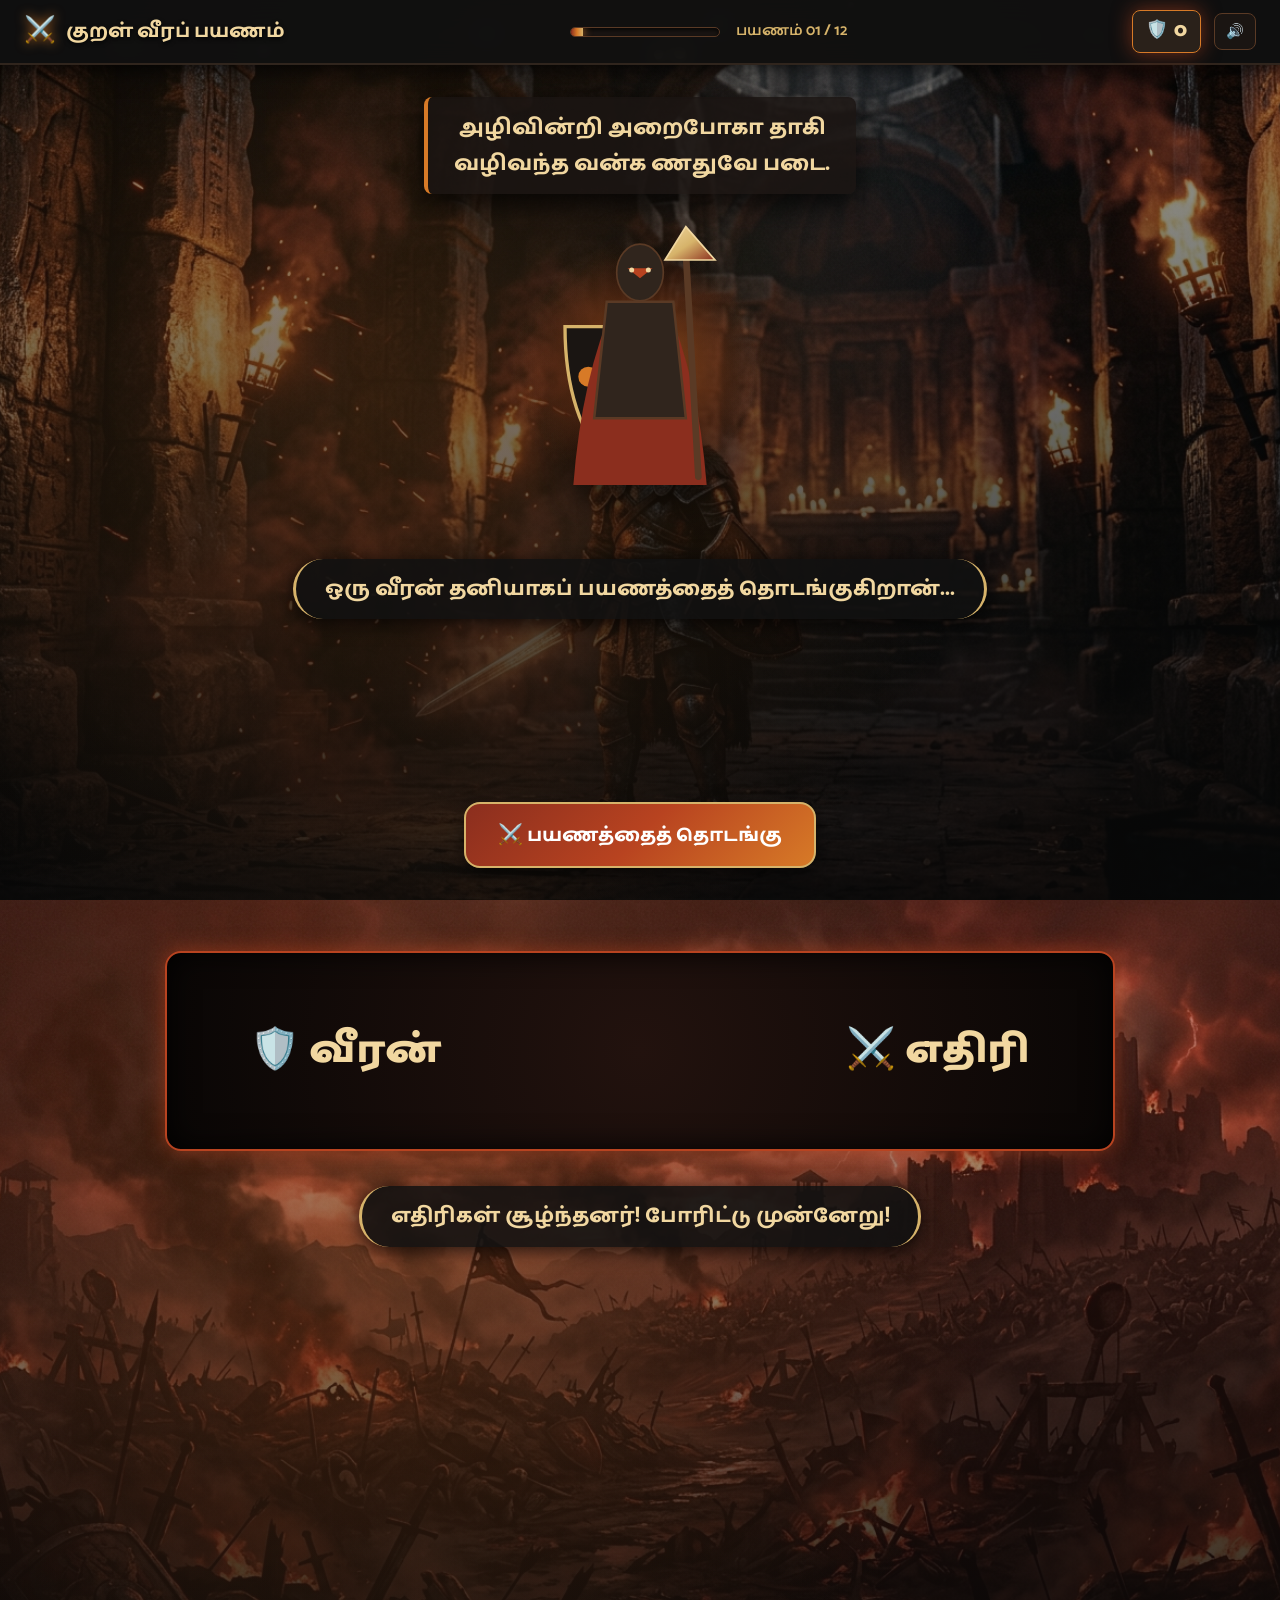
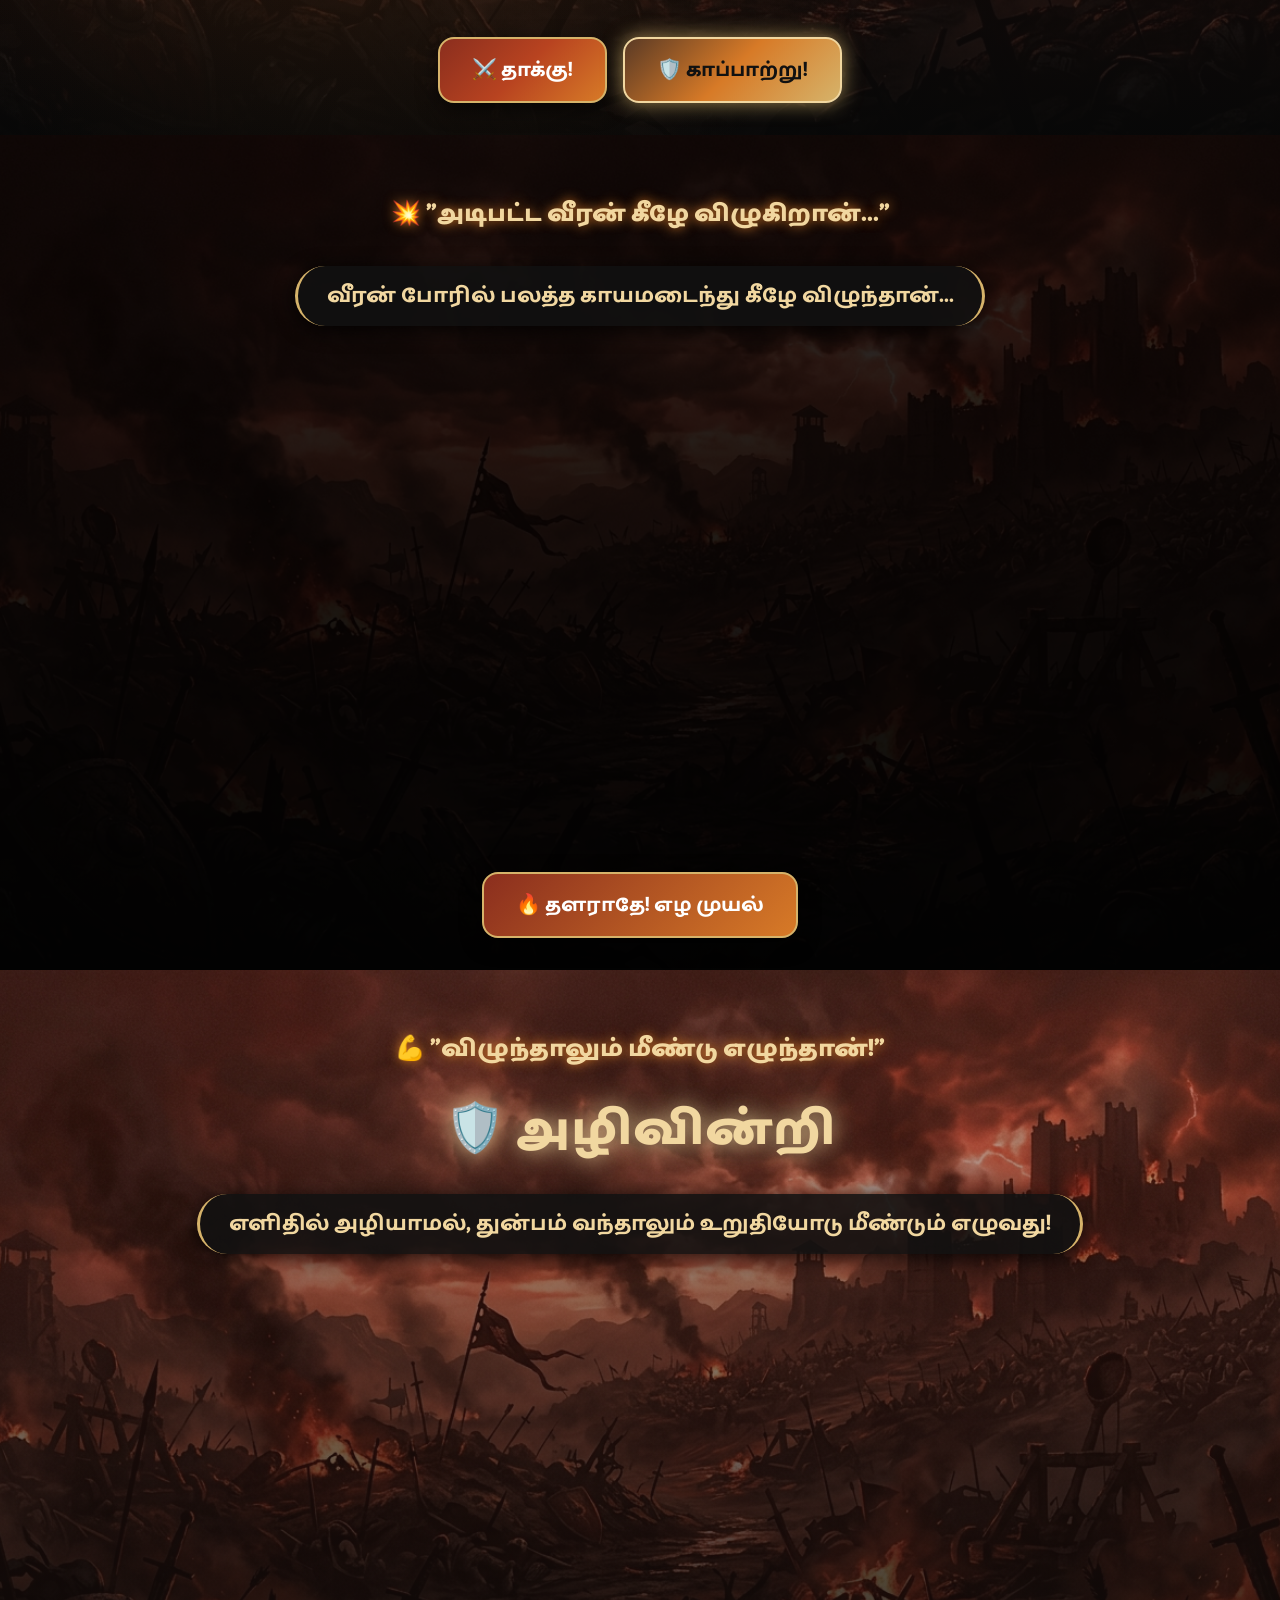
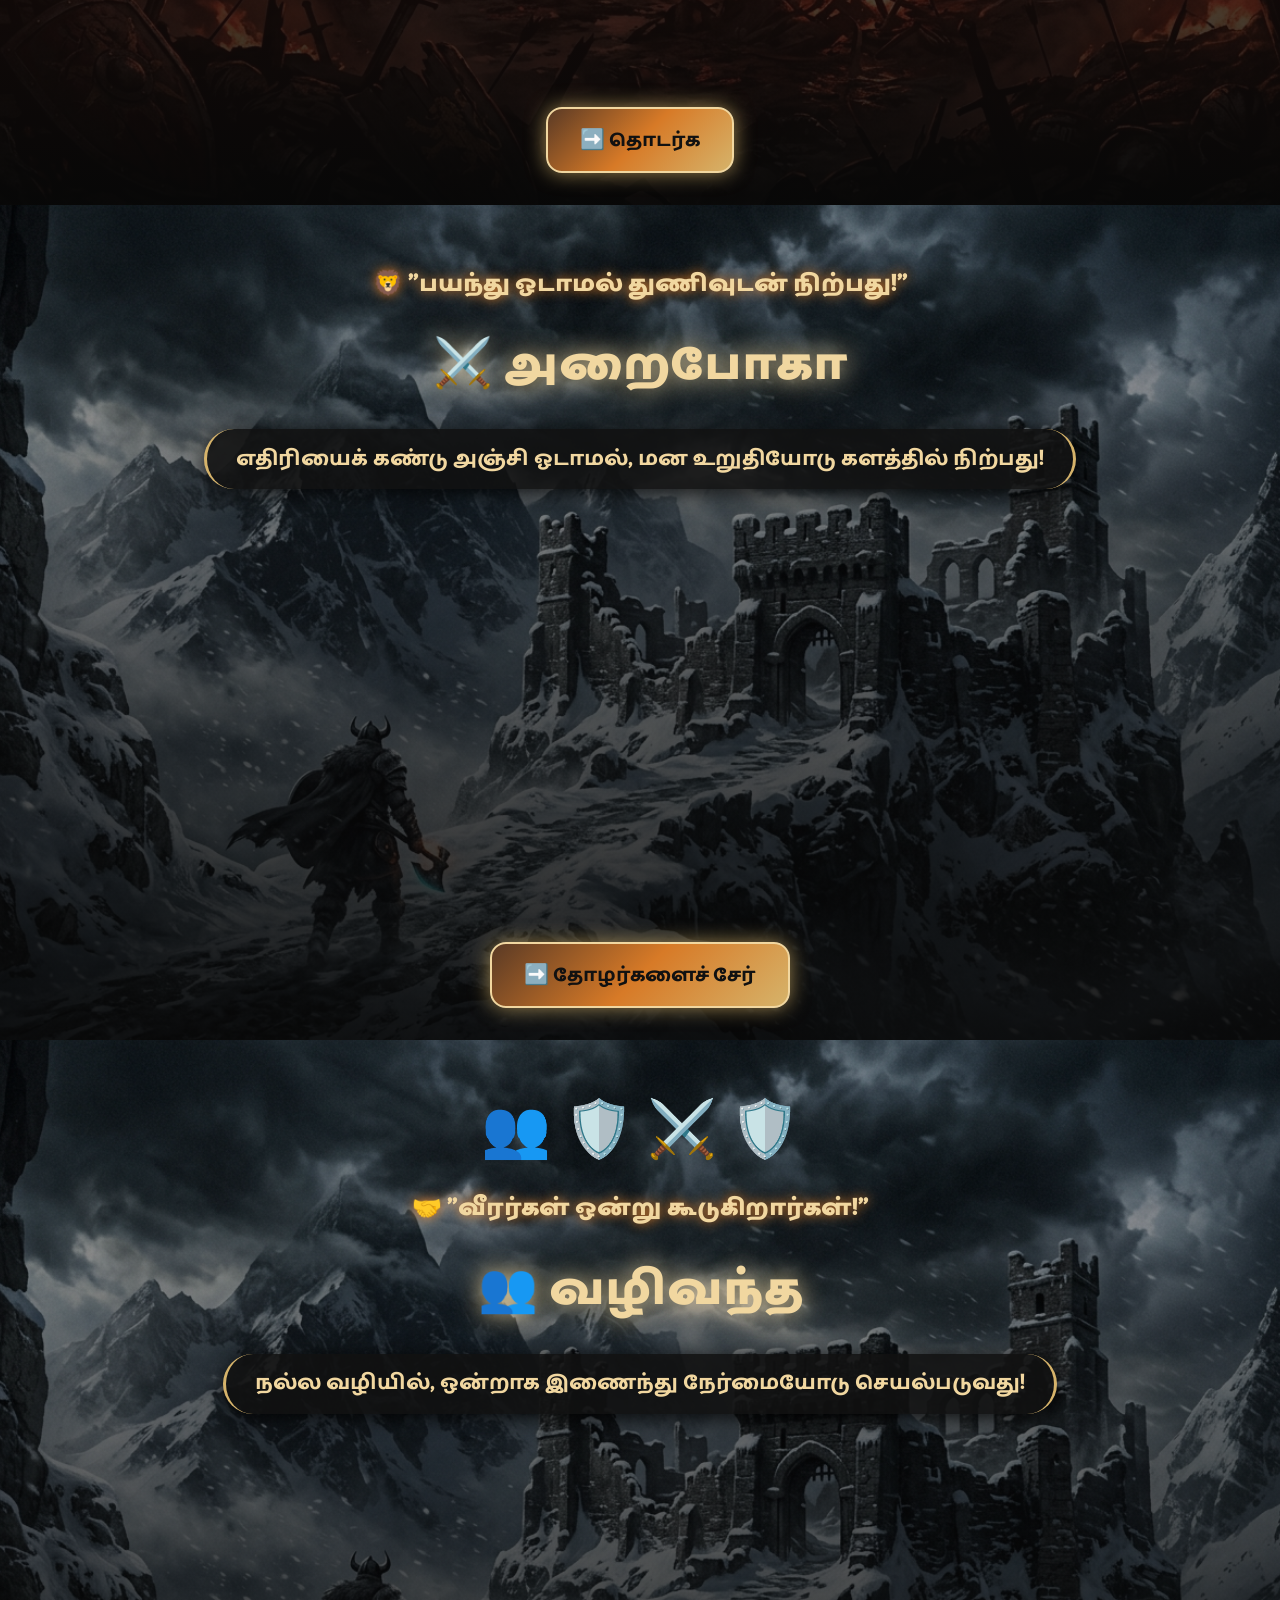
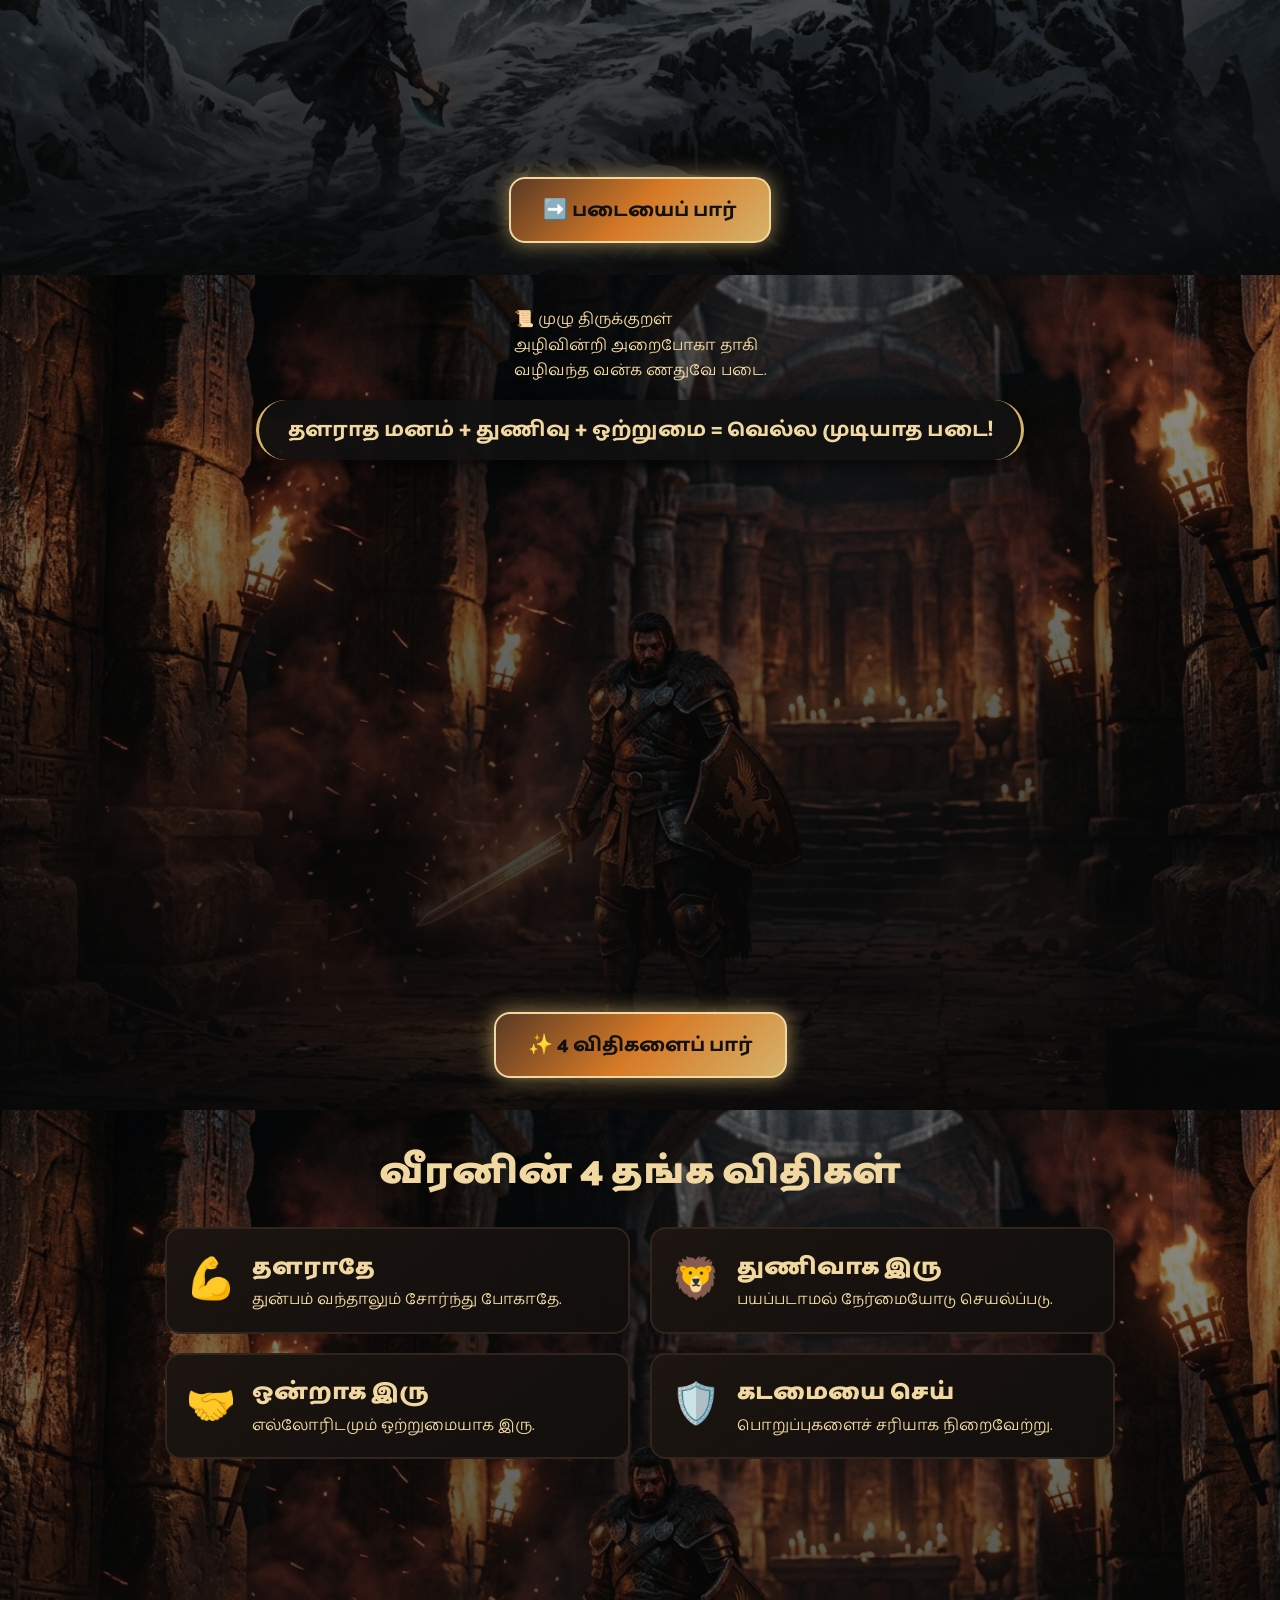
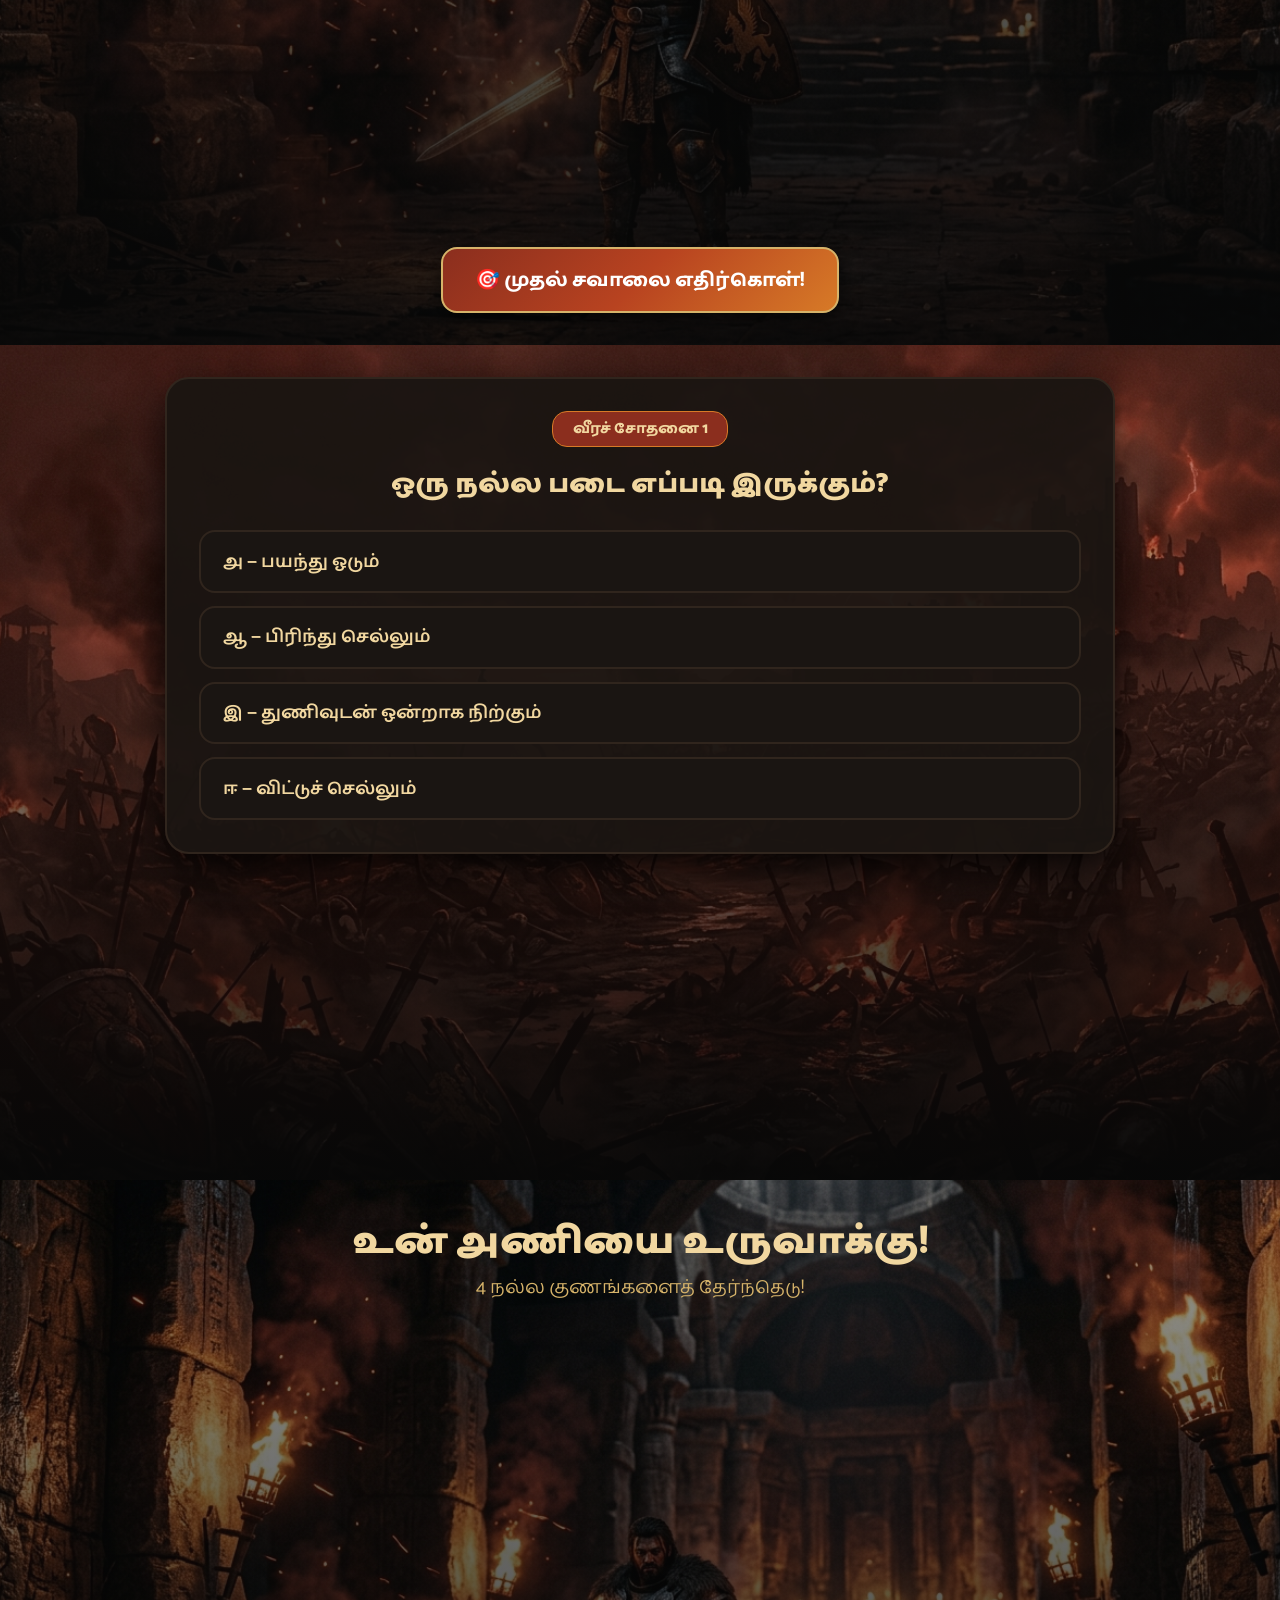
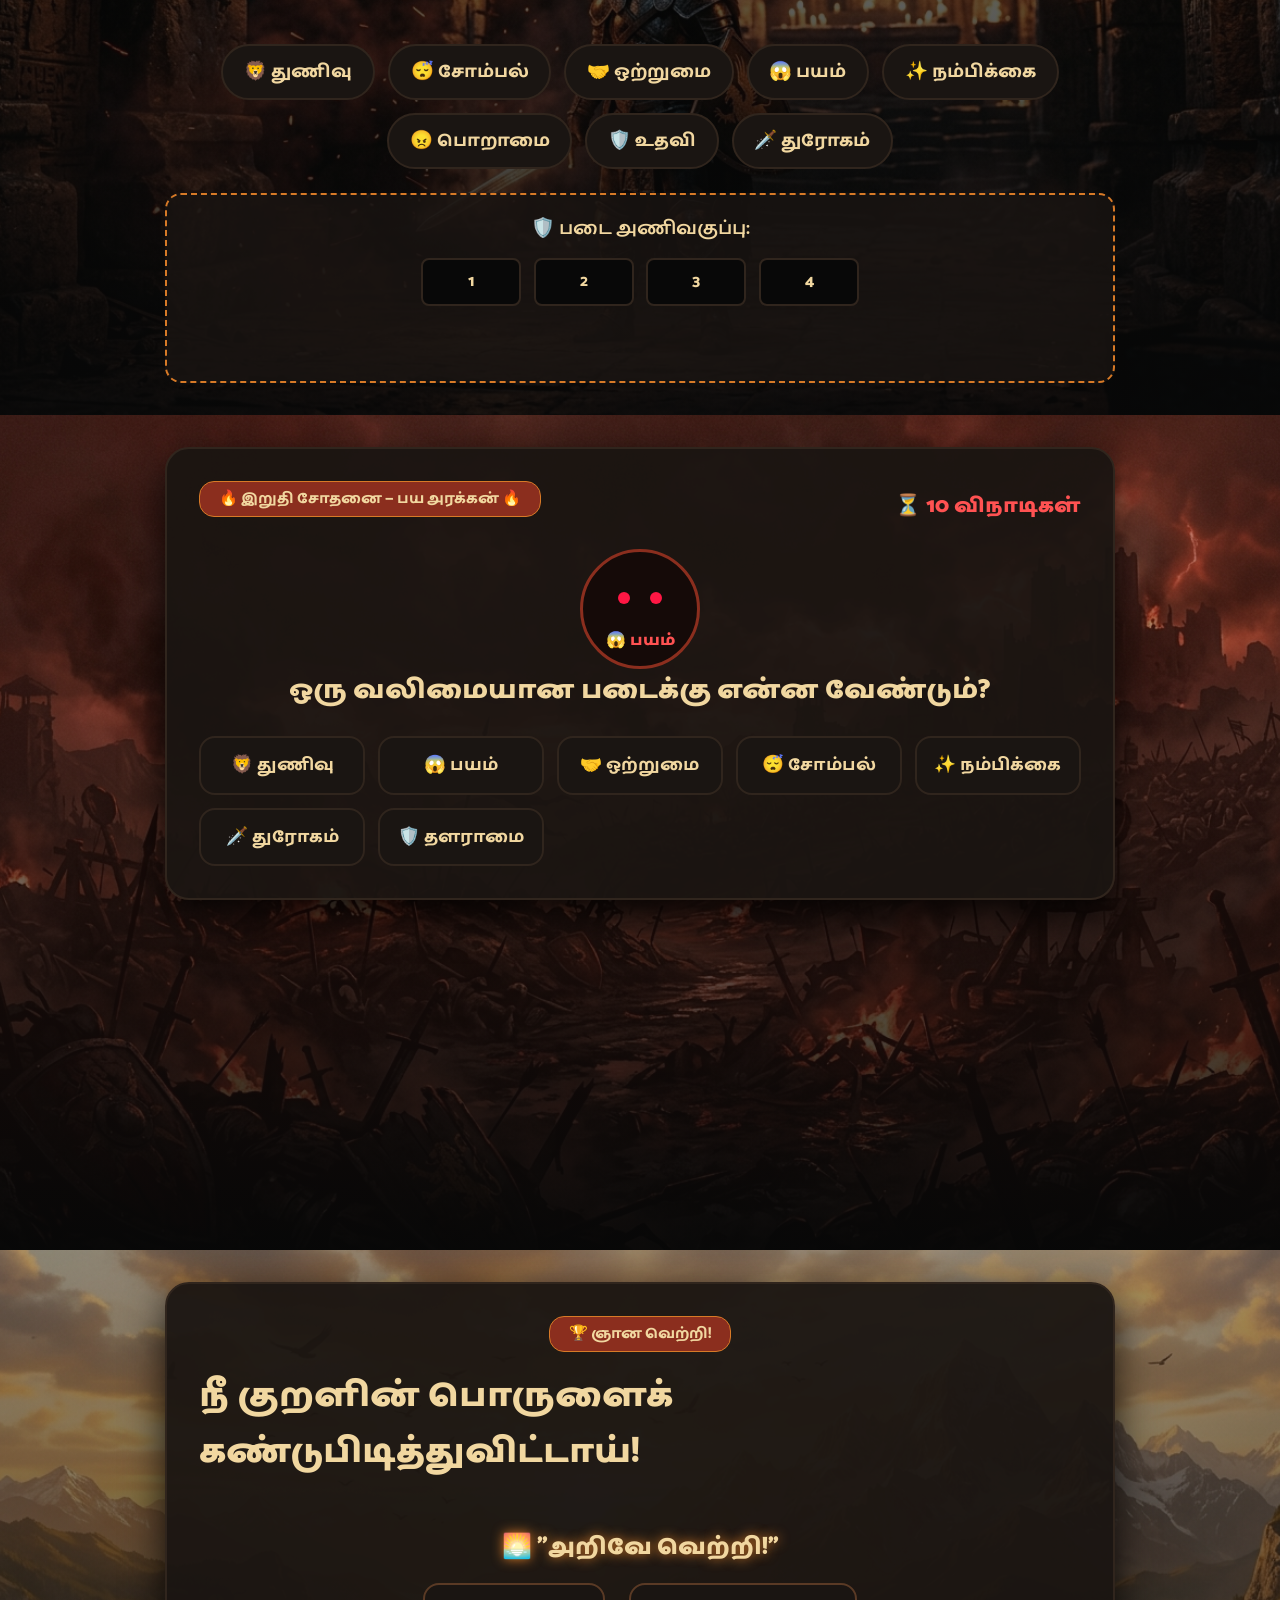
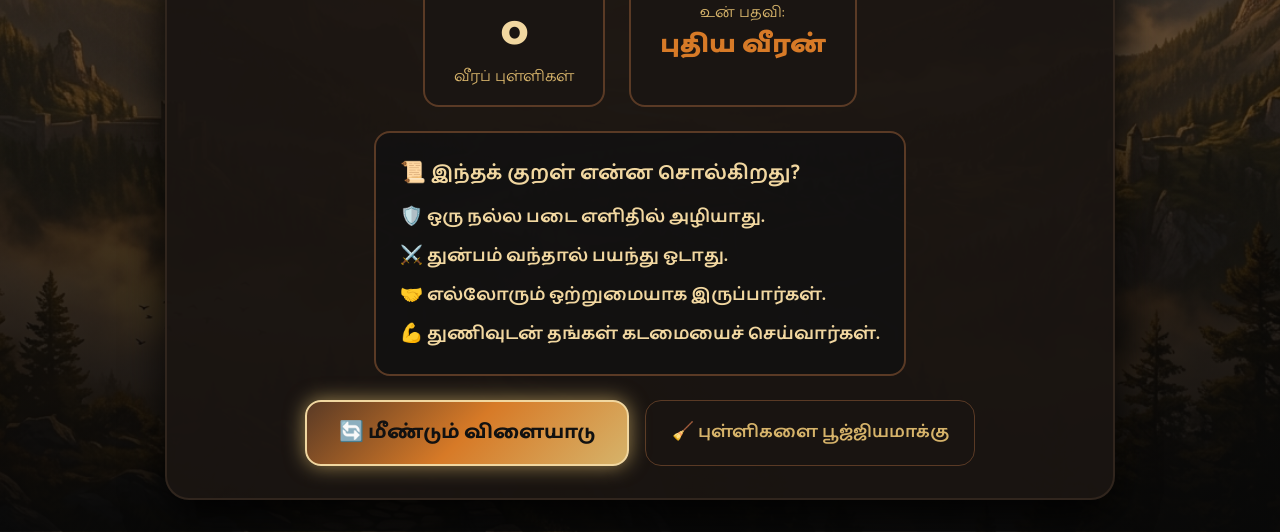
==== index.html @ 55c54b23 "Initial commit: Thirukkural Warrior Quest 2.5D Cinematic Gamified Web App" ====
<!DOCTYPE html>
<html lang="ta">
<head>
  <meta charset="UTF-8">
  <meta name="viewport" content="width=device-width, initial-scale=1.0">
  <title>குறள் வீரப் பயணம் — Thirukkural Cinematic Story Quest</title>

  <!-- Google Fonts for Tamil Typography -->
  <link rel="preconnect" href="https://fonts.googleapis.com">
  <link rel="preconnect" href="https://fonts.gstatic.com" crossorigin>
  <link href="https://fonts.googleapis.com/css2?family=Catamaran:wght@400;600;700;800;900&family=Mukta+Malar:wght@400;600;700;800&display=swap" rel="stylesheet">

  <link rel="stylesheet" href="style.css">
</head>
<body class="bg-temple">

  <!-- HTML5 Canvas for Embers, Sparks & Ash Particles -->
  <canvas id="particle-canvas"></canvas>

  <!-- Vignette & Dynamic Light Overlay -->
  <div class="light-overlay" id="light-overlay"></div>

  <!-- Main Scrollable App Wrapper -->
  <div id="app-wrapper">

    <!-- Minimal Game HUD Header Bar -->
    <header class="game-header" id="game-header">
      <div class="header-left">
        <span class="game-logo-icon">⚔️</span>
        <span class="game-title-sm">குறள் வீரப் பயணம்</span>
      </div>

      <div class="header-center">
        <div class="stage-progress-container" title="கதை முன்னேற்றம்">
          <div class="stage-progress-bar" id="progress-bar"></div>
        </div>
        <span class="level-badge" id="level-badge">பயணம் 01 / 12</span>
      </div>

      <div class="header-right">
        <div class="score-card" id="score-card">
          <span class="score-icon">🛡️</span>
          <span class="score-value" id="score-display">0</span>
        </div>

        <button class="icon-btn sound-btn" id="sound-btn" aria-label="ஒலி மாற்று">
          <span id="sound-icon">🔊</span>
        </button>
      </div>
    </header>

    <!-- Floating Score Animation Container -->
    <div id="floating-score-container"></div>

    <!-- MAIN SCROLLABLE STORY CONTAINER -->
    <main class="story-scroll-container">

      <!-- SCENE 1: வீரன் பிறந்தான் (WARRIOR AWAKENS) -->
      <section class="story-scene-section" id="stage-1" data-bg="temple">
        <div class="scene-environment-layer">
          <div class="bg-env-image"></div>
          <div class="distant-smoke-layer"></div>
        </div>

        <div class="scene-content-overlay">
          <div class="scene-kural-banner">
            <p class="kural-line">அழிவின்றி அறைபோகா தாகி</p>
            <p class="kural-line">வழிவந்த வன்க ணதுவே படை.</p>
          </div>

          <!-- Character Visual -->
          <div class="character-visual-container warrior-idle-pose">
            <div class="character-aura"></div>
            <svg viewBox="0 0 300 380" class="warrior-svg">
              <defs>
                <radialGradient id="gradEmber" cx="50%" cy="50%" r="50%">
                  <stop offset="0%" stop-color="#D77A27" stop-opacity="0.8" />
                  <stop offset="100%" stop-color="#8B2E1E" stop-opacity="0" />
                </radialGradient>
                <linearGradient id="gradAxe" x1="0%" y1="0%" x2="100%" y2="100%">
                  <stop offset="0%" stop-color="#F1D7A0" />
                  <stop offset="50%" stop-color="#D6B36A" />
                  <stop offset="100%" stop-color="#8B2E1E" />
                </linearGradient>
              </defs>
              <circle cx="150" cy="190" r="140" fill="url(#gradEmber)" />
              <path d="M 60 140 Q 60 250 115 310 Q 115 250 115 140 Z" fill="#1A1512" stroke="#D6B36A" stroke-width="4" />
              <circle cx="88" cy="200" r="12" fill="#D77A27" />
              <path d="M 120 110 Q 80 200 70 330 L 230 330 Q 220 200 180 110 Z" fill="#8B2E1E" />
              <path d="M 110 110 L 190 110 L 205 250 L 95 250 Z" fill="#30251D" stroke="#5A3A25" stroke-width="3" />
              <ellipse cx="150" cy="75" rx="28" ry="34" fill="#30251D" stroke="#5A3A25" stroke-width="2" />
              <path d="M 135 70 L 165 70 L 150 82 Z" fill="#B84320" />
              <circle cx="140" cy="72" r="3" fill="#F1D7A0" />
              <circle cx="160" cy="72" r="3" fill="#F1D7A0" />
              <g class="weapon-arm-group">
                <path d="M 205 50 L 220 320" stroke="#5A3A25" stroke-width="8" stroke-linecap="round" />
                <path d="M 205 20 L 240 60 L 180 60 Z" fill="url(#gradAxe)" stroke="#F1D7A0" stroke-width="2" />
              </g>
            </svg>
          </div>

          <!-- Movie Subtitle Narration -->
          <div class="cinematic-subtitle-box">
            <p class="subtitle-text">ஒரு வீரன் தனியாகப் பயணத்தைத் தொடங்குகிறான்...</p>
          </div>

          <div class="scene-action-bar">
            <button class="game-btn glow-red" id="start-journey-btn">
              ⚔️ பயணத்தைத் தொடங்கு
            </button>
          </div>
        </div>
      </section>

      <!-- SCENE 2: போர்க்களம் (BATTLEFIELD AMBUSH) -->
      <section class="story-scene-section" id="stage-2" data-bg="battlefield">
        <div class="scene-environment-layer">
          <div class="bg-env-image"></div>
          <div class="distant-smoke-layer"></div>
        </div>

        <div class="scene-content-overlay">
          <!-- 2.5D Battle Arena Display -->
          <div class="battle-arena-box" id="battle-arena-3d">
            <div class="impact-flash" id="impact-flash"></div>
            <div class="battle-unit warrior-unit" id="anim-warrior">🛡️ வீரன்</div>
            <div class="battle-clash-symbol" id="anim-clash">💥</div>
            <div class="battle-unit enemy-unit" id="anim-enemy">⚔️ எதிரி</div>
          </div>

          <!-- Movie Subtitle Narration -->
          <div class="cinematic-subtitle-box">
            <p class="subtitle-text">எதிரிகள் சூழ்ந்தனர்! போரிட்டு முன்னேறு!</p>
          </div>

          <div class="scene-action-bar">
            <button class="game-btn glow-red" id="cmd-attack">⚔️ தாக்கு!</button>
            <button class="game-btn glow-gold" id="cmd-block">🛡️ காப்பாற்று!</button>

            <button class="game-btn glow-orange hidden" id="goto-chap3-btn">
              ➡️ அடுத்த காட்சிக்குச் செல்
            </button>
          </div>
        </div>
      </section>

      <!-- SCENE 3: தோல்வி & விழுதல் (WARRIOR FALLS) -->
      <section class="story-scene-section" id="stage-3" data-bg="battlefield">
        <div class="scene-environment-layer">
          <div class="bg-env-image"></div>
          <div class="dark-defeat-overlay" id="dark-defeat-overlay"></div>
        </div>

        <div class="scene-content-overlay">
          <div class="character-visual-container warrior-fallen-pose" id="warrior-fallen-box">
            <div class="pose-label-text">💥 "அடிபட்ட வீரன் கீழே விழுகிறான்..."</div>
          </div>

          <!-- Movie Subtitle Narration -->
          <div class="cinematic-subtitle-box">
            <p class="subtitle-text">வீரன் போரில் பலத்த காயமடைந்து கீழே விழுந்தான்...</p>
          </div>

          <div class="scene-action-bar">
            <button class="game-btn glow-orange" id="goto-chap4-btn">
              🔥 தளராதே! எழ முயல்
            </button>
          </div>
        </div>
      </section>

      <!-- SCENE 4: எழுதல் (RISE UP — "அழிவின்றி") -->
      <section class="story-scene-section" id="stage-4" data-bg="battlefield">
        <div class="scene-environment-layer">
          <div class="bg-env-image"></div>
        </div>

        <div class="scene-content-overlay">
          <div class="character-visual-container warrior-rising-pose" id="warrior-rising-box">
            <div class="pose-label-text">💪 "விழுந்தாலும் மீண்டு எழுந்தான்!"</div>
          </div>

          <div class="word-reveal-title">🛡️ அழிவின்றி</div>

          <!-- Movie Subtitle Narration -->
          <div class="cinematic-subtitle-box">
            <p class="subtitle-text">எளிதில் அழியாமல், துன்பம் வந்தாலும் உறுதியோடு மீண்டும் எழுவது!</p>
          </div>

          <div class="scene-action-bar">
            <button class="game-btn glow-gold" id="goto-chap5-btn">
              ➡️ தொடர்க
            </button>
          </div>
        </div>
      </section>

      <!-- SCENE 5: துணிவு (COURAGE — "அறைபோகா") -->
      <section class="story-scene-section" id="stage-5" data-bg="mountain">
        <div class="scene-environment-layer">
          <div class="bg-env-image"></div>
        </div>

        <div class="scene-content-overlay">
          <div class="character-visual-container warrior-courage-pose">
            <div class="pose-label-text">🦁 "பயந்து ஓடாமல் துணிவுடன் நிற்பது!"</div>
          </div>

          <div class="word-reveal-title">⚔️ அறைபோகா</div>

          <!-- Movie Subtitle Narration -->
          <div class="cinematic-subtitle-box">
            <p class="subtitle-text">எதிரியைக் கண்டு அஞ்சி ஓடாமல், மன உறுதியோடு களத்தில் நிற்பது!</p>
          </div>

          <div class="scene-action-bar">
            <button class="game-btn glow-gold" id="goto-chap6-btn">
              ➡️ தோழர்களைச் சேர்
            </button>
          </div>
        </div>
      </section>

      <!-- SCENE 6: வீரர்கள் இணைதல் (UNITY — "வழிவந்த") -->
      <section class="story-scene-section" id="stage-6" data-bg="mountain">
        <div class="scene-environment-layer">
          <div class="bg-env-image"></div>
        </div>

        <div class="scene-content-overlay">
          <div class="character-visual-container warrior-unity-pose">
            <div class="squad-icons-row">👥 🛡️ ⚔️ 🛡️</div>
            <div class="pose-label-text">🤝 "வீரர்கள் ஒன்று கூடுகிறார்கள்!"</div>
          </div>

          <div class="word-reveal-title">👥 வழிவந்த</div>

          <!-- Movie Subtitle Narration -->
          <div class="cinematic-subtitle-box">
            <p class="subtitle-text">நல்ல வழியில், ஒன்றாக இணைந்து நேர்மையோடு செயல்படுவது!</p>
          </div>

          <div class="scene-action-bar">
            <button class="game-btn glow-gold" id="goto-chap7-btn">
              ➡️ படையைப் பார்
            </button>
          </div>
        </div>
      </section>

      <!-- SCENE 7: உண்மையான படை (THE ARMY — "வன்கணதுவே படை.") -->
      <section class="story-scene-section" id="stage-7" data-bg="temple">
        <div class="scene-environment-layer">
          <div class="bg-env-image"></div>
        </div>

        <div class="scene-content-overlay">
          <div class="stone-tablet-wrapper">
            <div class="stone-tablet">
              <div class="stone-header">📜 முழு திருக்குறள்</div>
              <div class="stone-kural">
                <p class="stone-kural-line">அழிவின்றி அறைபோகா தாகி</p>
                <p class="stone-kural-line">வழிவந்த வன்க ணதுவே படை.</p>
              </div>
            </div>
          </div>

          <!-- Movie Subtitle Narration -->
          <div class="cinematic-subtitle-box">
            <p class="subtitle-text">தளராத மனம் + துணிவு + ஒற்றுமை = வெல்ல முடியாத படை!</p>
          </div>

          <div class="scene-action-bar">
            <button class="game-btn glow-gold" id="goto-chap8-btn">
              ✨ 4 விதிகளைப் பார்
            </button>
          </div>
        </div>
      </section>

      <!-- SCENE 8: 4 CORE IDEAS (தங்க விதிகள்) -->
      <section class="story-scene-section" id="stage-8" data-bg="temple">
        <div class="scene-environment-layer">
          <div class="bg-env-image"></div>
        </div>

        <div class="scene-content-overlay">
          <div class="section-title-box">
            <h2 class="scene-main-title">வீரனின் 4 தங்க விதிகள்</h2>
          </div>

          <div class="core-ideas-grid">
            <div class="idea-card" id="idea-1">
              <span class="idea-icon">💪</span>
              <div class="idea-text-wrap">
                <h3 class="idea-title">தளராதே</h3>
                <p class="idea-desc">துன்பம் வந்தாலும் சோர்ந்து போகாதே.</p>
              </div>
            </div>

            <div class="idea-card" id="idea-2">
              <span class="idea-icon">🦁</span>
              <div class="idea-text-wrap">
                <h3 class="idea-title">துணிவாக இரு</h3>
                <p class="idea-desc">பயப்படாமல் நேர்மையோடு செயல்ப்படு.</p>
              </div>
            </div>

            <div class="idea-card" id="idea-3">
              <span class="idea-icon">🤝</span>
              <div class="idea-text-wrap">
                <h3 class="idea-title">ஒன்றாக இரு</h3>
                <p class="idea-desc">எல்லோரிடமும் ஒற்றுமையாக இரு.</p>
              </div>
            </div>

            <div class="idea-card" id="idea-4">
              <span class="idea-icon">🛡️</span>
              <div class="idea-text-wrap">
                <h3 class="idea-title">கடமையை செய்</h3>
                <p class="idea-desc">பொறுப்புகளைச் சரியாக நிறைவேற்று.</p>
              </div>
            </div>
          </div>

          <div class="scene-action-bar">
            <button class="game-btn glow-red" id="goto-chap9-btn">
              🎯 முதல் சவாலை எதிர்கொள்!
            </button>
          </div>
        </div>
      </section>

      <!-- SCENE 9: CHALLENGE 1 (MULTIPLE CHOICE) -->
      <section class="story-scene-section" id="stage-9" data-bg="battlefield">
        <div class="scene-environment-layer">
          <div class="bg-env-image"></div>
        </div>

        <div class="scene-content-overlay">
          <div class="quiz-container-box">
            <div class="quiz-badge">வீரச் சோதனை 1</div>
            <h2 class="quiz-question">ஒரு நல்ல படை எப்படி இருக்கும்?</h2>

            <div class="options-container" id="challenge1-options">
              <button class="option-btn" data-correct="false">அ — பயந்து ஓடும்</button>
              <button class="option-btn" data-correct="false">ஆ — பிரிந்து செல்லும்</button>
              <button class="option-btn" data-correct="true">இ — துணிவுடன் ஒன்றாக நிற்கும்</button>
              <button class="option-btn" data-correct="false">ஈ — விட்டுச் செல்லும்</button>
            </div>

            <div class="feedback-modal hidden" id="challenge1-feedback">
              <div class="feedback-icon">🎉</div>
              <h3 class="feedback-title">அருமை!</h3>
              <p class="feedback-desc">துணிவும் ஒற்றுமையும் ஒரு படையை வலிமையாக்கும்.</p>
              <button class="game-btn glow-gold mt-4" id="goto-chap10-btn">
                ➡️ அடுத்த சவாலுக்குச் செல்
              </button>
            </div>
          </div>
        </div>
      </section>

      <!-- SCENE 10: CHALLENGE 2 (TEAM BUILDER) -->
      <section class="story-scene-section" id="stage-10" data-bg="temple">
        <div class="scene-environment-layer">
          <div class="bg-env-image"></div>
        </div>

        <div class="scene-content-overlay">
          <div class="section-title-box">
            <h2 class="scene-main-title">உன் அணியை உருவாக்கு!</h2>
            <p class="scene-subtitle">4 நல்ல குணங்களைத் தேர்ந்தெடு!</p>
          </div>

          <div class="team-building-layout">
            <div class="qualities-pool" id="qualities-pool">
              <button class="quality-chip" data-good="true" data-name="துணிவு">🦁 துணிவு</button>
              <button class="quality-chip" data-good="false" data-name="சோம்பல்">😴 சோம்பல்</button>
              <button class="quality-chip" data-good="true" data-name="ஒற்றுமை">🤝 ஒற்றுமை</button>
              <button class="quality-chip" data-good="false" data-name="பயம்">😱 பயம்</button>
              <button class="quality-chip" data-good="true" data-name="நம்பிக்கை">✨ நம்பிக்கை</button>
              <button class="quality-chip" data-good="false" data-name="பொறாமை">😠 பொறாமை</button>
              <button class="quality-chip" data-good="true" data-name="உதவி">🛡️ உதவி</button>
              <button class="quality-chip" data-good="false" data-name="துரோகம்">🗡️ துரோகம்</button>
            </div>

            <div class="army-formation-area">
              <h3 class="formation-title">🛡️ படை அணிவகுப்பு:</h3>
              <div class="formation-slots">
                <div class="slot-box" id="slot-1">1</div>
                <div class="slot-box" id="slot-2">2</div>
                <div class="slot-box" id="slot-3">3</div>
                <div class="slot-box" id="slot-4">4</div>
              </div>
              <div class="formation-warriors-row" id="formation-warriors-visual"></div>
            </div>
          </div>

          <div class="feedback-modal hidden" id="challenge2-feedback">
            <div class="feedback-icon">⚔️</div>
            <h3 class="feedback-title">வெற்றி படை தயார்!</h3>
            <p class="feedback-desc">துணிவு, ஒற்றுமை, நம்பிக்கை, உதவி ஆகியவை உன்னை வெல்ல முடியாத வீரன் ஆக்கும்!</p>
            <button class="game-btn glow-gold mt-4" id="goto-chap11-btn">
              ➡️ நிஜ வாழ்க்கைச் சோதனைக்குச் செல்
            </button>
          </div>
        </div>
      </section>

      <!-- SCENE 11: FINAL BOSS BATTLE (10S TIMER) -->
      <section class="story-scene-section" id="stage-11" data-bg="battlefield">
        <div class="scene-environment-layer">
          <div class="bg-env-image"></div>
        </div>

        <div class="scene-content-overlay">
          <div class="boss-arena-box">
            <div class="boss-header">
              <span class="boss-badge">🔥 இறுதி சோதனை — பய அரக்கன் 🔥</span>
              <div class="boss-timer-wrap">
                ⏳ <span class="timer-countdown" id="boss-timer">10</span> விநாடிகள்
              </div>
            </div>

            <div class="boss-silhouette boss-pulsing-anim">
              <div class="boss-eye left"></div>
              <div class="boss-eye right"></div>
              <span class="boss-name-tag">😱 பயம்</span>
            </div>

            <h2 class="boss-question">ஒரு வலிமையான படைக்கு என்ன வேண்டும்?</h2>

            <div class="boss-options-grid" id="boss-options-grid">
              <button class="boss-opt-btn" data-correct="true">🦁 துணிவு</button>
              <button class="boss-opt-btn" data-correct="false">😱 பயம்</button>
              <button class="boss-opt-btn" data-correct="true">🤝 ஒற்றுமை</button>
              <button class="boss-opt-btn" data-correct="false">😴 சோம்பல்</button>
              <button class="boss-opt-btn" data-correct="true">✨ நம்பிக்கை</button>
              <button class="boss-opt-btn" data-correct="false">🗡️ துரோகம்</button>
              <button class="boss-opt-btn" data-correct="true">🛡️ தளராமை</button>
            </div>
          </div>
        </div>
      </section>

      <!-- SCENE 12: VICTORY & WISDOM (SUNRISE TRANSFORMATION) -->
      <section class="story-scene-section" id="stage-12" data-bg="sunrise">
        <div class="scene-environment-layer">
          <div class="bg-env-image"></div>
        </div>

        <div class="scene-content-overlay">
          <div class="victory-container-box">
            <div class="victory-badge">🏆 ஞான வெற்றி!</div>
            <h1 class="victory-title">நீ குறளின் பொருளைக் கண்டுபிடித்துவிட்டாய்!</h1>

            <div class="character-visual-container warrior-victory-pose">
              <p class="pose-label-text">🌅 "அறிவே வெற்றி!"</p>
            </div>

            <div class="score-summary-card">
              <div class="total-score-box">
                <span class="score-big-val" id="final-score-val">850</span>
                <span class="score-unit">வீரப் புள்ளிகள்</span>
              </div>

              <div class="rank-badge-box">
                <span class="rank-label">உன் பதவி:</span>
                <span class="rank-title" id="final-rank-title">ஞான வீரன்</span>
              </div>
            </div>

            <div class="final-explanation-card">
              <h3 class="expl-card-title">📜 இந்தக் குறள் என்ன சொல்கிறது?</h3>
              <ul class="expl-list">
                <li>🛡️ <strong>ஒரு நல்ல படை எளிதில் அழியாது.</strong></li>
                <li>⚔️ <strong>துன்பம் வந்தால் பயந்து ஓடாது.</strong></li>
                <li>🤝 <strong>எல்லோரும் ஒற்றுமையாக இருப்பார்கள்.</strong></li>
                <li>💪 <strong>துணிவுடன் தங்கள் கடமையைச் செய்வார்கள்.</strong></li>
              </ul>
            </div>

            <div class="victory-actions">
              <button class="game-btn glow-gold" id="replay-game-btn">
                🔄 மீண்டும் விளையாடு
              </button>

              <button class="secondary-btn" id="reset-progress-btn">
                🧹 புள்ளிகளை பூஜ்ஜியமாக்கு
              </button>
            </div>
          </div>
        </div>
      </section>

    </main>

  </div>

  <script src="script.js"></script>
</body>
</html>
---- style.css ----
/* ==========================================================================
   THIRUKKURAL WARRIOR QUEST — CINEMATIC SCROLLABLE GAME ENGINE (CSS3)
   ========================================================================== */

:root {
  /* Palette */
  --bg-dark: #080808;
  --bg-card: #111111;
  --bg-stone: #1A1512;
  --stone-border: #30251D;
  --brown-accent: #5A3A25;
  --red-deep: #8B2E1E;
  --red-bright: #B84320;
  --orange-ember: #D77A27;
  --gold-accent: #D6B36A;
  --gold-bright: #F1D7A0;
  --text-light: #F1D7A0;
  --text-muted: #D6B36A;
  --text-white: #FFFFFF;

  /* Typography */
  --font-family-ta: 'Catamaran', 'Mukta Malar', 'Latha', 'Segoe UI', sans-serif;
  
  /* Layout & Spacing */
  --header-height: 65px;
  --radius-sm: 8px;
  --radius-md: 16px;
  --radius-lg: 24px;

  /* Glows & Shadows */
  --glow-red: 0 0 20px rgba(184, 67, 32, 0.6);
  --glow-gold: 0 0 20px rgba(214, 179, 106, 0.7);
  --glow-ember: 0 0 30px rgba(215, 122, 39, 0.8);
}

/* Reset & Natural Document Scrolling (Issue 1 Fixed) */
*, *::before, *::after {
  box-sizing: border-box;
  margin: 0;
  padding: 0;
  user-select: none;
  -webkit-tap-highlight-color: transparent;
}

html {
  overflow-x: hidden;
  overflow-y: auto;
  scroll-behavior: smooth;
  height: auto;
}

body {
  width: 100%;
  min-height: 100vh;
  overflow-x: hidden;
  overflow-y: auto;
  background-color: var(--bg-dark);
  color: var(--text-light);
  font-family: var(--font-family-ta);
  line-height: 1.6;
}

/* Background Canvas for Embers & Ash */
#particle-canvas {
  position: fixed;
  top: 0;
  left: 0;
  width: 100vw;
  height: 100vh;
  pointer-events: none;
  z-index: 1;
}

/* Dynamic Ambient Light Overlay */
.light-overlay {
  position: fixed;
  top: 0;
  left: 0;
  width: 100vw;
  height: 100vh;
  background: radial-gradient(circle at 50% 30%, rgba(215, 122, 39, 0.15) 0%, rgba(8, 8, 8, 0.88) 75%);
  pointer-events: none;
  z-index: 2;
}

/* App Wrapper */
#app-wrapper {
  position: relative;
  z-index: 3;
  width: 100%;
  min-height: 100vh;
}

/* Screen Shake Animation */
.shake-screen {
  animation: screenShake 0.4s cubic-bezier(0.36, 0.07, 0.19, 0.97) both;
}

@keyframes screenShake {
  10%, 90% { transform: translate3d(-5px, 0, 0); }
  20%, 80% { transform: translate3d(6px, 0, 0); }
  30%, 50%, 70% { transform: translate3d(-8px, 0, 0); }
  40%, 60% { transform: translate3d(8px, 0, 0); }
}

/* ==========================================================================
   MINIMAL GAME HUD HEADER
   ========================================================================== */
.game-header {
  height: var(--header-height);
  background: rgba(17, 17, 17, 0.92);
  backdrop-filter: blur(12px);
  border-bottom: 2px solid var(--stone-border);
  display: flex;
  align-items: center;
  justify-content: space-between;
  padding: 0 1.5rem;
  position: fixed;
  top: 0;
  left: 0;
  width: 100%;
  z-index: 100;
  box-shadow: 0 4px 20px rgba(0,0,0,0.8);
}

.header-left { display: flex; align-items: center; gap: 0.6rem; }
.game-logo-icon { font-size: 1.6rem; filter: drop-shadow(0 0 6px var(--orange-ember)); }
.game-title-sm { font-size: 1.25rem; font-weight: 800; color: var(--gold-bright); text-shadow: 0 2px 4px rgba(0,0,0,0.8); }

.header-center { display: flex; align-items: center; gap: 1rem; }

.stage-progress-container {
  width: 150px;
  height: 10px;
  background: var(--bg-stone);
  border: 1px solid var(--brown-accent);
  border-radius: 5px;
  overflow: hidden;
  box-shadow: inset 0 2px 4px rgba(0,0,0,0.8);
}

.stage-progress-bar {
  height: 100%;
  width: 8.33%;
  background: linear-gradient(90deg, var(--red-deep), var(--orange-ember), var(--gold-accent));
  transition: width 0.6s cubic-bezier(0.4, 0, 0.2, 1);
  box-shadow: 0 0 10px var(--orange-ember);
}

.level-badge { font-size: 0.95rem; font-weight: 700; color: var(--gold-accent); }

.header-right { display: flex; align-items: center; gap: 0.8rem; }

.score-card {
  display: flex;
  align-items: center;
  gap: 0.4rem;
  background: rgba(48, 37, 29, 0.85);
  border: 1px solid var(--orange-ember);
  padding: 0.3rem 0.8rem;
  border-radius: var(--radius-sm);
  box-shadow: var(--glow-red);
}

.score-icon { font-size: 1.1rem; }
.score-value { font-size: 1.2rem; font-weight: 900; color: var(--gold-bright); }

.icon-btn {
  background: var(--bg-stone);
  border: 1px solid var(--brown-accent);
  color: var(--gold-bright);
  padding: 0.35rem 0.7rem;
  border-radius: var(--radius-sm);
  font-family: inherit;
  font-size: 0.9rem;
  font-weight: 700;
  cursor: pointer;
}

/* Floating Score Indicator */
#floating-score-container {
  position: fixed;
  top: 80px;
  right: 30px;
  z-index: 90;
  pointer-events: none;
}

.floating-score-item {
  font-size: 1.8rem;
  font-weight: 900;
  color: var(--gold-bright);
  text-shadow: 0 0 15px var(--gold-accent);
  animation: floatScore 1.2s ease-out forwards;
}

@keyframes floatScore {
  0% { opacity: 1; transform: translateY(0) scale(1); }
  100% { opacity: 0; transform: translateY(-40px) scale(1.3); }
}

/* ==========================================================================
   SCROLLABLE STORY CONTAINER & SCENE SECTIONS
   ========================================================================== */
.story-scroll-container {
  width: 100%;
  padding-top: var(--header-height);
  scroll-snap-type: y mandatory;
}

.story-scene-section {
  min-height: calc(100vh - var(--header-height));
  width: 100%;
  position: relative;
  display: flex;
  align-items: center;
  justify-content: center;
  scroll-snap-align: start;
  overflow: hidden;
  padding: 2rem 1.5rem;
}

.scene-environment-layer {
  position: absolute;
  top: 0;
  left: 0;
  width: 100%;
  height: 100%;
  z-index: 1;
}

.bg-env-image {
  width: 100%;
  height: 100%;
  background-position: center center;
  background-size: cover;
}

#stage-1 .bg-env-image, #stage-7 .bg-env-image, #stage-8 .bg-env-image, #stage-10 .bg-env-image {
  background-image: linear-gradient(180deg, rgba(8,8,8,0.4) 0%, rgba(8,8,8,0.9) 100%), url('assets/images/temple_bg.jpg');
}

#stage-2 .bg-env-image, #stage-3 .bg-env-image, #stage-4 .bg-env-image, #stage-9 .bg-env-image, #stage-11 .bg-env-image {
  background-image: linear-gradient(180deg, rgba(139,46,30,0.3) 0%, rgba(8,8,8,0.92) 100%), url('assets/images/battlefield_bg.jpg');
}

#stage-5 .bg-env-image, #stage-6 .bg-env-image {
  background-image: linear-gradient(180deg, rgba(8,8,8,0.3) 0%, rgba(8,8,8,0.92) 100%), url('assets/images/mountain_snow_bg.jpg');
}

#stage-12 .bg-env-image {
  background-image: linear-gradient(180deg, rgba(43,29,12,0.4) 0%, rgba(8,8,8,0.95) 100%), url('assets/images/sunrise_bg.jpg');
}

.distant-smoke-layer {
  position: absolute;
  top: 0;
  left: 0;
  width: 100%;
  height: 100%;
  background: radial-gradient(circle at 30% 40%, rgba(215, 122, 39, 0.18) 0%, transparent 60%);
  animation: smokeDrift 12s ease-in-out infinite alternate;
}

@keyframes smokeDrift {
  0% { transform: translateX(-20px) translateY(0); }
  100% { transform: translateX(20px) translateY(-15px); }
}

.dark-defeat-overlay {
  position: absolute;
  top: 0;
  left: 0;
  width: 100%;
  height: 100%;
  background: rgba(0, 0, 0, 0.75);
  transition: opacity 1.5s ease;
}

/* Content Overlay inside Scene */
.scene-content-overlay {
  position: relative;
  z-index: 10;
  width: 100%;
  max-width: 950px;
  display: flex;
  flex-direction: column;
  align-items: center;
  justify-content: space-between;
  min-height: calc(100vh - var(--header-height) - 4rem);
}

.scene-kural-banner {
  background: rgba(26, 21, 18, 0.85);
  border-left: 4px solid var(--orange-ember);
  padding: 0.8rem 1.6rem;
  border-radius: var(--radius-sm);
  text-align: center;
  box-shadow: 0 10px 30px rgba(0,0,0,0.8);
}

.kural-line { font-size: 1.4rem; font-weight: 800; color: var(--gold-bright); }

/* Movie Subtitle Box at Bottom (Issue 3 Minimal Text Rule) */
.cinematic-subtitle-box {
  background: rgba(17, 17, 17, 0.88);
  border-left: 3px solid var(--gold-accent);
  border-right: 3px solid var(--gold-accent);
  padding: 0.8rem 1.8rem;
  border-radius: 30px;
  text-align: center;
  margin: 1rem 0;
  box-shadow: 0 4px 20px rgba(0,0,0,0.8);
}

.subtitle-text {
  font-size: 1.35rem;
  font-weight: 800;
  color: var(--gold-bright);
}

.scene-action-bar {
  display: flex;
  justify-content: center;
  gap: 1rem;
  width: 100%;
  margin-top: auto;
}

/* ==========================================================================
   CHARACTER VISUAL CONTAINERS & BREATHING ANIMATION
   ========================================================================== */
.character-visual-container {
  position: relative;
  display: flex;
  flex-direction: column;
  align-items: center;
  justify-content: center;
  margin: 1rem 0;
}

.character-aura {
  position: absolute;
  width: 260px;
  height: 260px;
  background: radial-gradient(circle, rgba(215, 122, 39, 0.35) 0%, transparent 70%);
  border-radius: 50%;
  animation: auraPulse 3s ease-in-out infinite alternate;
}

@keyframes auraPulse {
  0% { transform: scale(0.85); opacity: 0.5; }
  100% { transform: scale(1.15); opacity: 0.95; }
}

.warrior-svg {
  width: 100%;
  max-width: 250px;
  height: auto;
  filter: drop-shadow(0 10px 20px rgba(0,0,0,0.8));
  animation: warriorBreathing 4s ease-in-out infinite;
}

@keyframes warriorBreathing {
  0%, 100% { transform: translateY(0) scaleY(1); }
  50% { transform: translateY(-7px) scaleY(1.02); }
}

.weapon-arm-group {
  transform-origin: 215px 280px;
  animation: weaponSway 3.5s ease-in-out infinite alternate;
}

@keyframes weaponSway {
  0% { transform: rotate(-2deg); }
  100% { transform: rotate(4deg); }
}

.pose-label-text {
  font-size: 1.5rem;
  font-weight: 900;
  color: var(--gold-bright);
  text-shadow: 0 0 12px var(--orange-ember);
  margin-top: 0.8rem;
}

.word-reveal-title {
  font-size: 3rem;
  font-weight: 900;
  color: var(--gold-bright);
  text-shadow: 0 0 25px rgba(241, 215, 160, 0.9);
  margin: 0.5rem 0;
}

/* Squad Row in Unity Scene */
.squad-icons-row {
  font-size: 3.5rem;
  animation: marchSquad 3s ease-in-out infinite alternate;
}

@keyframes marchSquad {
  0% { transform: translateY(0); }
  100% { transform: translateY(-8px); }
}

/* ==========================================================================
   2.5D BATTLE ARENA
   ========================================================================== */
.battle-arena-box {
  background: radial-gradient(circle at 50% 50%, #22120e 0%, #090605 100%);
  border: 2px solid var(--red-bright);
  border-radius: var(--radius-md);
  height: 200px;
  width: 100%;
  display: flex;
  align-items: center;
  justify-content: space-around;
  position: relative;
  overflow: hidden;
  box-shadow: inset 0 0 30px rgba(0,0,0,0.9), var(--glow-red);
  margin: 1.2rem 0;
}

.impact-flash {
  position: absolute;
  top: 0;
  left: 0;
  width: 100%;
  height: 100%;
  background: white;
  opacity: 0;
  pointer-events: none;
  z-index: 10;
  transition: opacity 0.1s ease;
}

.impact-flash.active { opacity: 0.85; }

.battle-unit {
  font-size: 2.5rem;
  font-weight: 900;
  color: var(--gold-bright);
  transition: all 0.4s cubic-bezier(0.175, 0.885, 0.32, 1.275);
}

.battle-clash-symbol {
  font-size: 3.5rem;
  opacity: 0;
  transform: scale(0.2);
  transition: all 0.3s cubic-bezier(0.175, 0.885, 0.32, 1.275);
}

.battle-clash-symbol.active {
  opacity: 1;
  transform: scale(1.6);
}

/* ==========================================================================
   BUTTON SYSTEM (FLICKER-FREE HOVER FIXED — ISSUE 16 & 17)
   ========================================================================== */
.game-btn {
  background: linear-gradient(135deg, var(--red-deep) 0%, var(--red-bright) 50%, var(--orange-ember) 100%);
  color: var(--text-white);
  border: 2px solid var(--gold-accent);
  padding: 0.9rem 2rem;
  font-family: inherit;
  font-size: 1.25rem;
  font-weight: 800;
  border-radius: var(--radius-md);
  cursor: pointer;
  display: inline-flex;
  align-items: center;
  justify-content: center;
  gap: 0.6rem;
  box-shadow: 0 6px 20px rgba(0,0,0,0.6);
  position: relative;
  overflow: hidden;
  /* STABLE GEOMETRY TRANSITION — NO FLICKER */
  transition: transform 220ms ease, box-shadow 220ms ease, filter 220ms ease;
  transform: scale(1);
}

.game-btn:hover {
  transform: scale(1.03); /* Subtle non-flickering hit-box */
  box-shadow: var(--glow-ember);
  border-color: var(--gold-bright);
}

.game-btn:active {
  transform: scale(0.98);
}

.glow-gold {
  background: linear-gradient(135deg, var(--brown-accent) 0%, var(--orange-ember) 50%, var(--gold-accent) 100%);
  border-color: var(--gold-bright);
  color: #111;
  box-shadow: var(--glow-gold);
}

.glow-gold:hover {
  box-shadow: 0 0 30px var(--gold-bright);
}

.glow-orange {
  background: linear-gradient(135deg, var(--red-deep), var(--orange-ember));
  border-color: var(--gold-accent);
}

.secondary-btn {
  background: rgba(26, 21, 18, 0.8);
  border: 1px solid var(--brown-accent);
  color: var(--gold-accent);
  padding: 0.8rem 1.6rem;
  font-family: inherit;
  font-size: 1.1rem;
  font-weight: 700;
  border-radius: var(--radius-md);
  cursor: pointer;
  transition: transform 220ms ease;
}

.secondary-btn:hover { transform: scale(1.03); color: #FFF; }

.hidden { display: none !important; }
.mt-4 { margin-top: 1.2rem; }

/* ==========================================================================
   QUIZ, TEAM BUILDER & BOSS ARENA
   ========================================================================== */
.quiz-container-box, .boss-arena-box, .victory-container-box {
  background: rgba(26, 21, 18, 0.94);
  border: 2px solid var(--stone-border);
  border-radius: var(--radius-lg);
  padding: 2rem;
  width: 100%;
  box-shadow: 0 15px 40px rgba(0,0,0,0.85);
  display: flex;
  flex-direction: column;
  align-items: center;
  position: relative;
}

.quiz-badge, .boss-badge, .victory-badge {
  background: var(--red-deep);
  color: var(--gold-bright);
  font-size: 0.95rem;
  font-weight: 800;
  padding: 0.3rem 1.2rem;
  border-radius: 15px;
  border: 1px solid var(--orange-ember);
  margin-bottom: 1rem;
}

.quiz-question, .boss-question { font-size: 1.7rem; font-weight: 900; color: var(--gold-bright); text-align: center; margin-bottom: 1.5rem; }

.options-container { display: flex; flex-direction: column; gap: 0.8rem; width: 100%; }

.option-btn {
  background: var(--bg-stone);
  border: 2px solid var(--stone-border);
  border-radius: var(--radius-md);
  padding: 0.9rem 1.4rem;
  font-family: inherit;
  font-size: 1.15rem;
  font-weight: 700;
  color: var(--text-light);
  cursor: pointer;
  transition: transform 220ms ease, background 220ms ease;
  text-align: left;
}

.option-btn:hover {
  background: var(--brown-accent);
  border-color: var(--orange-ember);
  transform: scale(1.01);
}

.option-btn.correct-select { background: rgba(46, 125, 50, 0.4); border-color: #4CAF50; color: #FFF; }
.option-btn.wrong-select { background: rgba(184, 67, 32, 0.4); border-color: var(--red-bright); }

.feedback-modal {
  position: absolute;
  top: 0;
  left: 0;
  width: 100%;
  height: 100%;
  background: rgba(17, 17, 17, 0.96);
  border-radius: var(--radius-lg);
  display: flex;
  flex-direction: column;
  align-items: center;
  justify-content: center;
  padding: 2rem;
  text-align: center;
  z-index: 5;
}

.feedback-icon { font-size: 3.5rem; }
.feedback-title { font-size: 2.2rem; font-weight: 900; color: var(--gold-bright); }
.feedback-desc { font-size: 1.25rem; color: var(--text-light); margin-top: 0.5rem; }

/* Core Ideas Grid */
.section-title-box { text-align: center; margin-bottom: 1.5rem; }
.scene-main-title { font-size: 2.4rem; font-weight: 900; color: var(--gold-bright); }
.scene-subtitle { font-size: 1.2rem; color: var(--text-muted); }

.core-ideas-grid { display: grid; grid-template-columns: repeat(2, 1fr); gap: 1.2rem; width: 100%; }

.idea-card {
  background: linear-gradient(145deg, #1c1511 0%, #110e0c 100%);
  border: 2px solid var(--stone-border);
  border-radius: var(--radius-md);
  padding: 1.2rem;
  display: flex;
  align-items: center;
  gap: 1rem;
  transition: transform 220ms ease;
  cursor: pointer;
}

.idea-card:hover { border-color: var(--gold-accent); transform: scale(1.02); }
.idea-icon { font-size: 2.5rem; }
.idea-title { font-size: 1.5rem; font-weight: 900; color: var(--gold-bright); }
.idea-desc { font-size: 1rem; color: var(--text-light); }

/* Team Builder */
.team-building-layout { display: flex; flex-direction: column; gap: 1.5rem; width: 100%; align-items: center; }
.qualities-pool { display: flex; flex-wrap: wrap; justify-content: center; gap: 0.8rem; }

.quality-chip {
  background: var(--bg-stone);
  border: 2px solid var(--stone-border);
  color: var(--gold-bright);
  font-family: inherit;
  font-size: 1.15rem;
  font-weight: 800;
  padding: 0.7rem 1.3rem;
  border-radius: 30px;
  cursor: pointer;
  transition: transform 220ms ease;
}

.quality-chip:hover { transform: scale(1.03); border-color: var(--orange-ember); }
.quality-chip.selected-correct { background: #2E7D32; border-color: #81C784; color: #FFF; pointer-events: none; }
.quality-chip.selected-wrong { background: var(--red-deep); border-color: var(--red-bright); }

.army-formation-area { background: rgba(26, 21, 18, 0.8); border: 2px dashed var(--orange-ember); border-radius: var(--radius-md); padding: 1.2rem; width: 100%; text-align: center; }
.formation-title { font-size: 1.2rem; color: var(--gold-bright); margin-bottom: 0.8rem; }
.formation-slots { display: flex; justify-content: center; gap: 0.8rem; }

.slot-box {
  width: 100px;
  height: 48px;
  background: var(--bg-dark);
  border: 2px solid var(--stone-border);
  border-radius: var(--radius-sm);
  display: flex;
  align-items: center;
  justify-content: center;
  font-weight: 800;
  color: var(--gold-bright);
}

.formation-warriors-row { display: flex; justify-content: center; gap: 0.8rem; margin-top: 1rem; min-height: 40px; }
.warrior-mini-icon { font-size: 2rem; }

/* Boss Fight Arena */
.boss-header { display: flex; justify-content: space-between; align-items: center; width: 100%; margin-bottom: 1rem; }
.boss-timer-wrap { font-size: 1.3rem; font-weight: 900; color: #FF5252; }

.boss-silhouette {
  width: 120px;
  height: 120px;
  background: #150a08;
  border-radius: 50%;
  position: relative;
  border: 3px solid var(--red-deep);
  display: flex;
  align-items: center;
  justify-content: center;
}

.boss-eye { width: 12px; height: 12px; background: #FF1744; border-radius: 50%; position: absolute; top: 40px; }
.boss-eye.left { left: 35px; }
.boss-eye.right { right: 35px; }
.boss-name-tag { position: absolute; bottom: 12px; font-weight: 900; color: #FF5252; }

.boss-options-grid { display: grid; grid-template-columns: repeat(auto-fit, minmax(140px, 1fr)); gap: 0.8rem; width: 100%; }
.boss-opt-btn {
  background: var(--bg-stone);
  border: 2px solid var(--stone-border);
  color: var(--gold-bright);
  font-family: inherit;
  font-size: 1.1rem;
  font-weight: 800;
  padding: 0.8rem;
  border-radius: var(--radius-md);
  cursor: pointer;
  transition: transform 220ms ease;
}

.boss-opt-btn:hover { transform: scale(1.02); }
.boss-opt-btn.hit-good { background: #2E7D32; border-color: #81C784; color: #FFF; pointer-events: none; }
.boss-opt-btn.hit-bad { background: var(--red-deep); border-color: var(--red-bright); }

/* Victory Stage (Scene 12) */
.victory-title { font-size: 2.2rem; font-weight: 900; color: var(--gold-bright); margin-bottom: 1.2rem; }
.score-summary-card { display: flex; justify-content: center; gap: 1.5rem; margin-bottom: 1.5rem; }

.total-score-box, .rank-badge-box {
  background: var(--bg-stone);
  border: 2px solid var(--brown-accent);
  border-radius: var(--radius-md);
  padding: 1rem 1.8rem;
  display: flex;
  flex-direction: column;
  align-items: center;
}

.score-big-val { font-size: 2.5rem; font-weight: 900; color: var(--gold-bright); }
.score-unit, .rank-label { font-size: 0.95rem; color: var(--text-muted); }
.rank-title { font-size: 1.6rem; font-weight: 900; color: var(--orange-ember); }

.final-explanation-card {
  background: rgba(17, 17, 17, 0.8);
  border: 2px solid var(--brown-accent);
  border-radius: var(--radius-md);
  padding: 1.5rem;
  text-align: left;
  margin-bottom: 1.5rem;
}

.expl-card-title { font-size: 1.3rem; color: var(--gold-bright); margin-bottom: 0.8rem; }
.expl-list { list-style: none; display: flex; flex-direction: column; gap: 0.6rem; font-size: 1.15rem; color: var(--text-light); }
.victory-actions { display: flex; justify-content: center; gap: 1rem; }

/* ==========================================================================
   RESPONSIVE DESIGN
   ========================================================================== */
@media (max-width: 850px) {
  .core-ideas-grid { grid-template-columns: 1fr; }
  .score-summary-card { flex-direction: column; gap: 1rem; }
  .game-title-sm { display: none; }
  .stage-progress-container { width: 100px; }
}

@media (max-width: 480px) {
  .game-btn { font-size: 1.1rem; padding: 0.8rem 1.4rem; width: 100%; }
  .slot-box { width: 70px; height: 40px; }
  .subtitle-text { font-size: 1.15rem; }
}
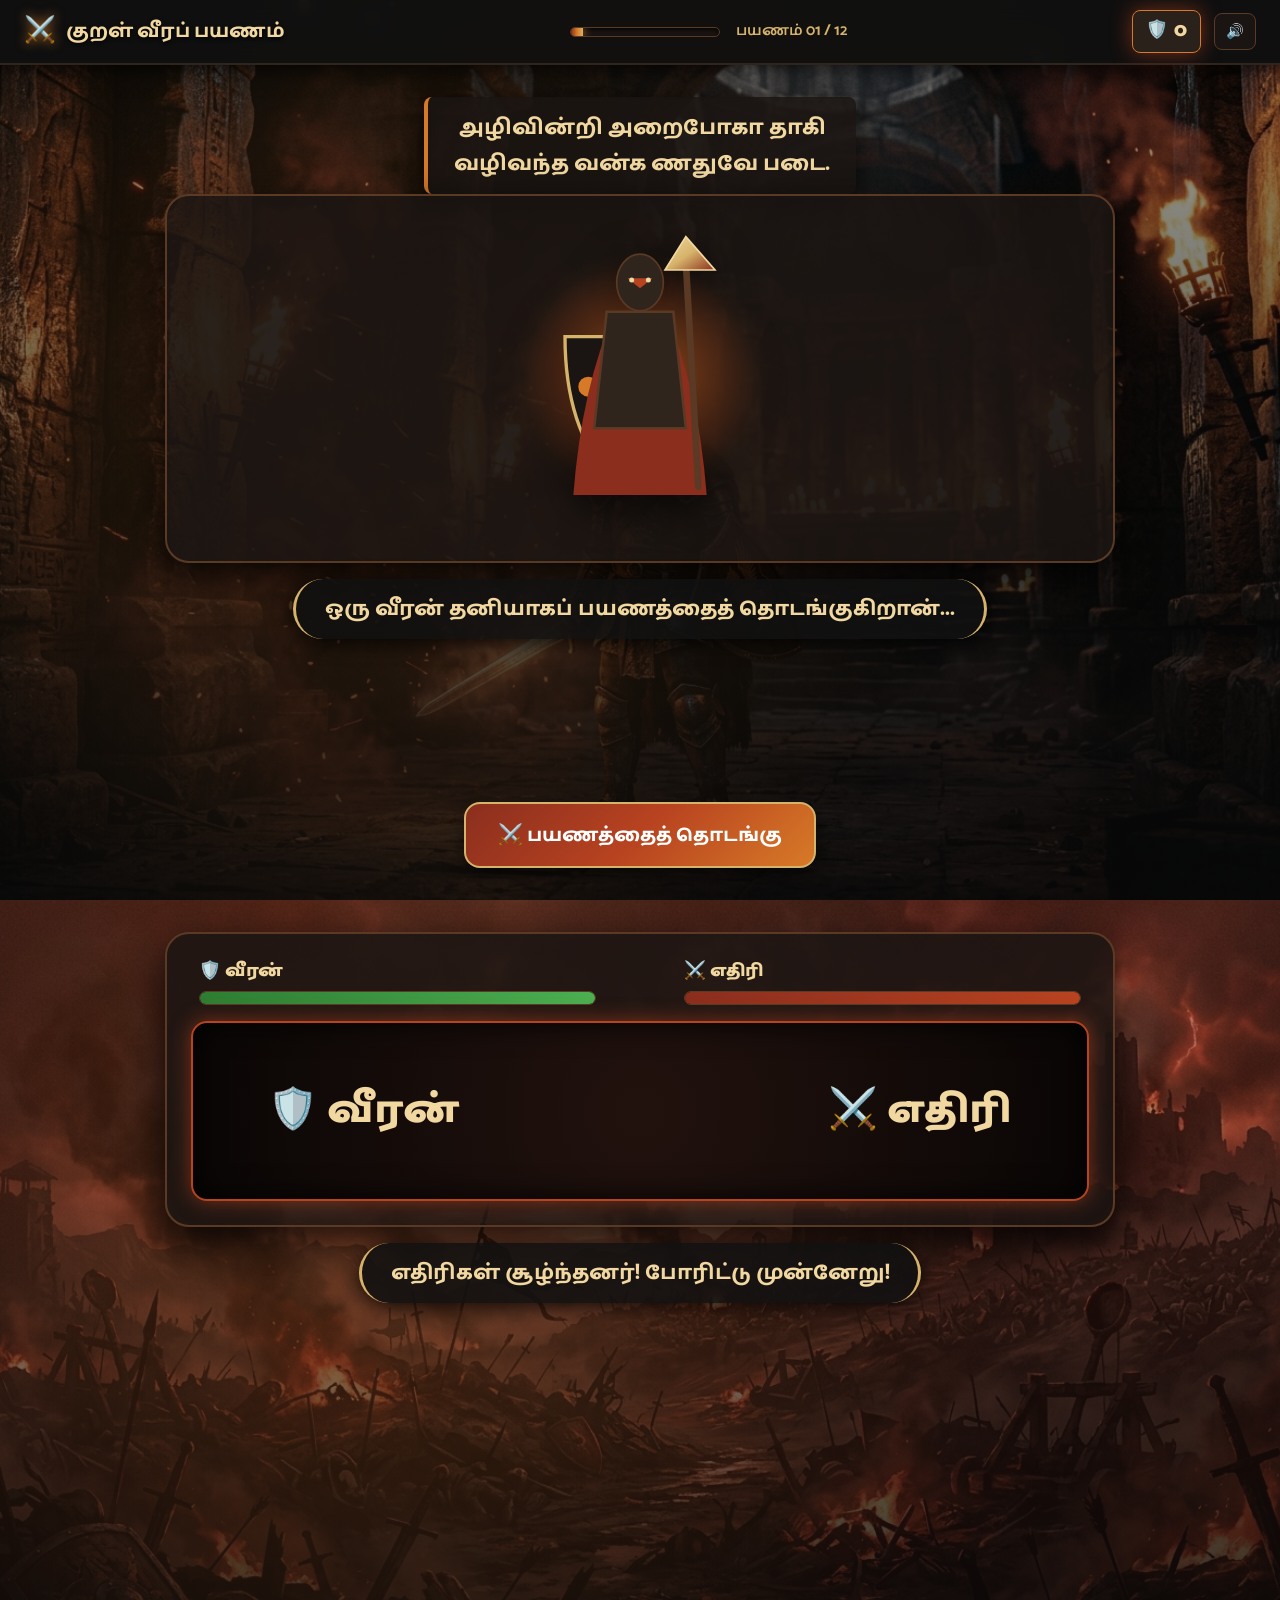
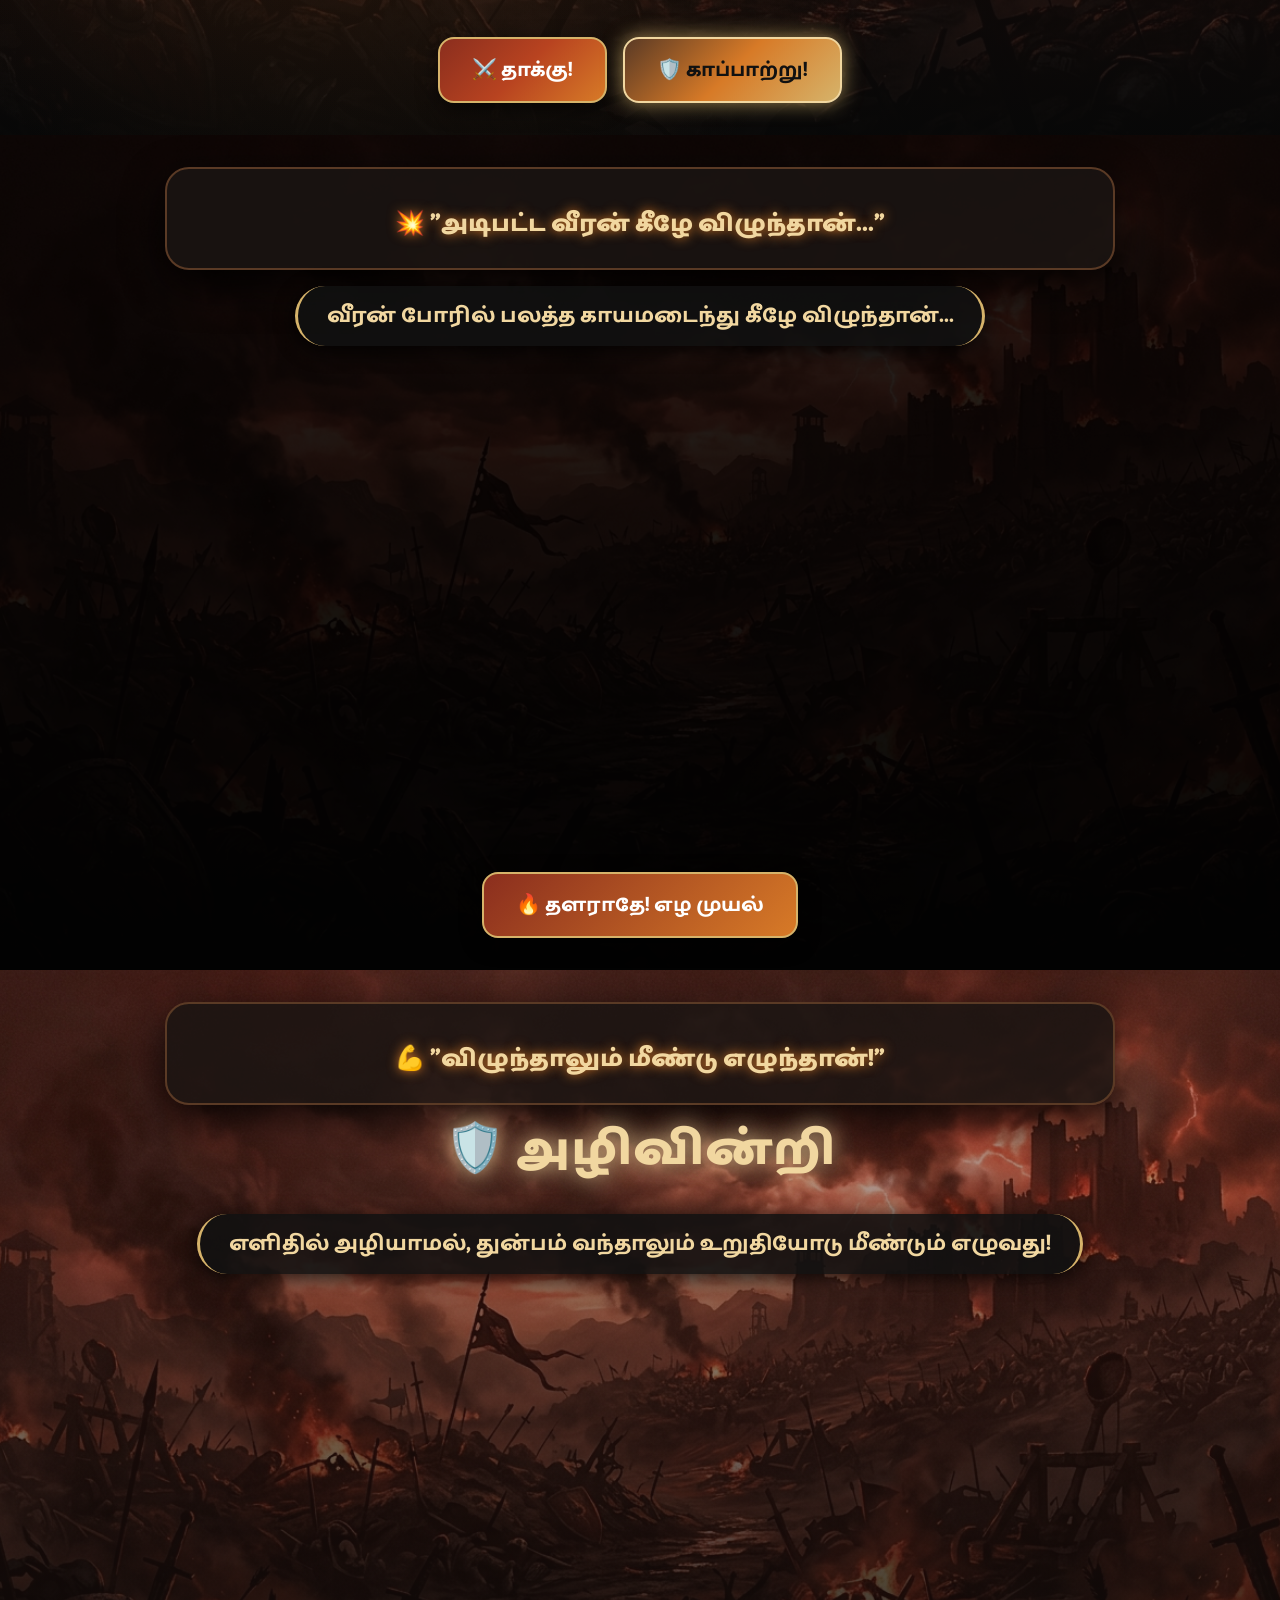
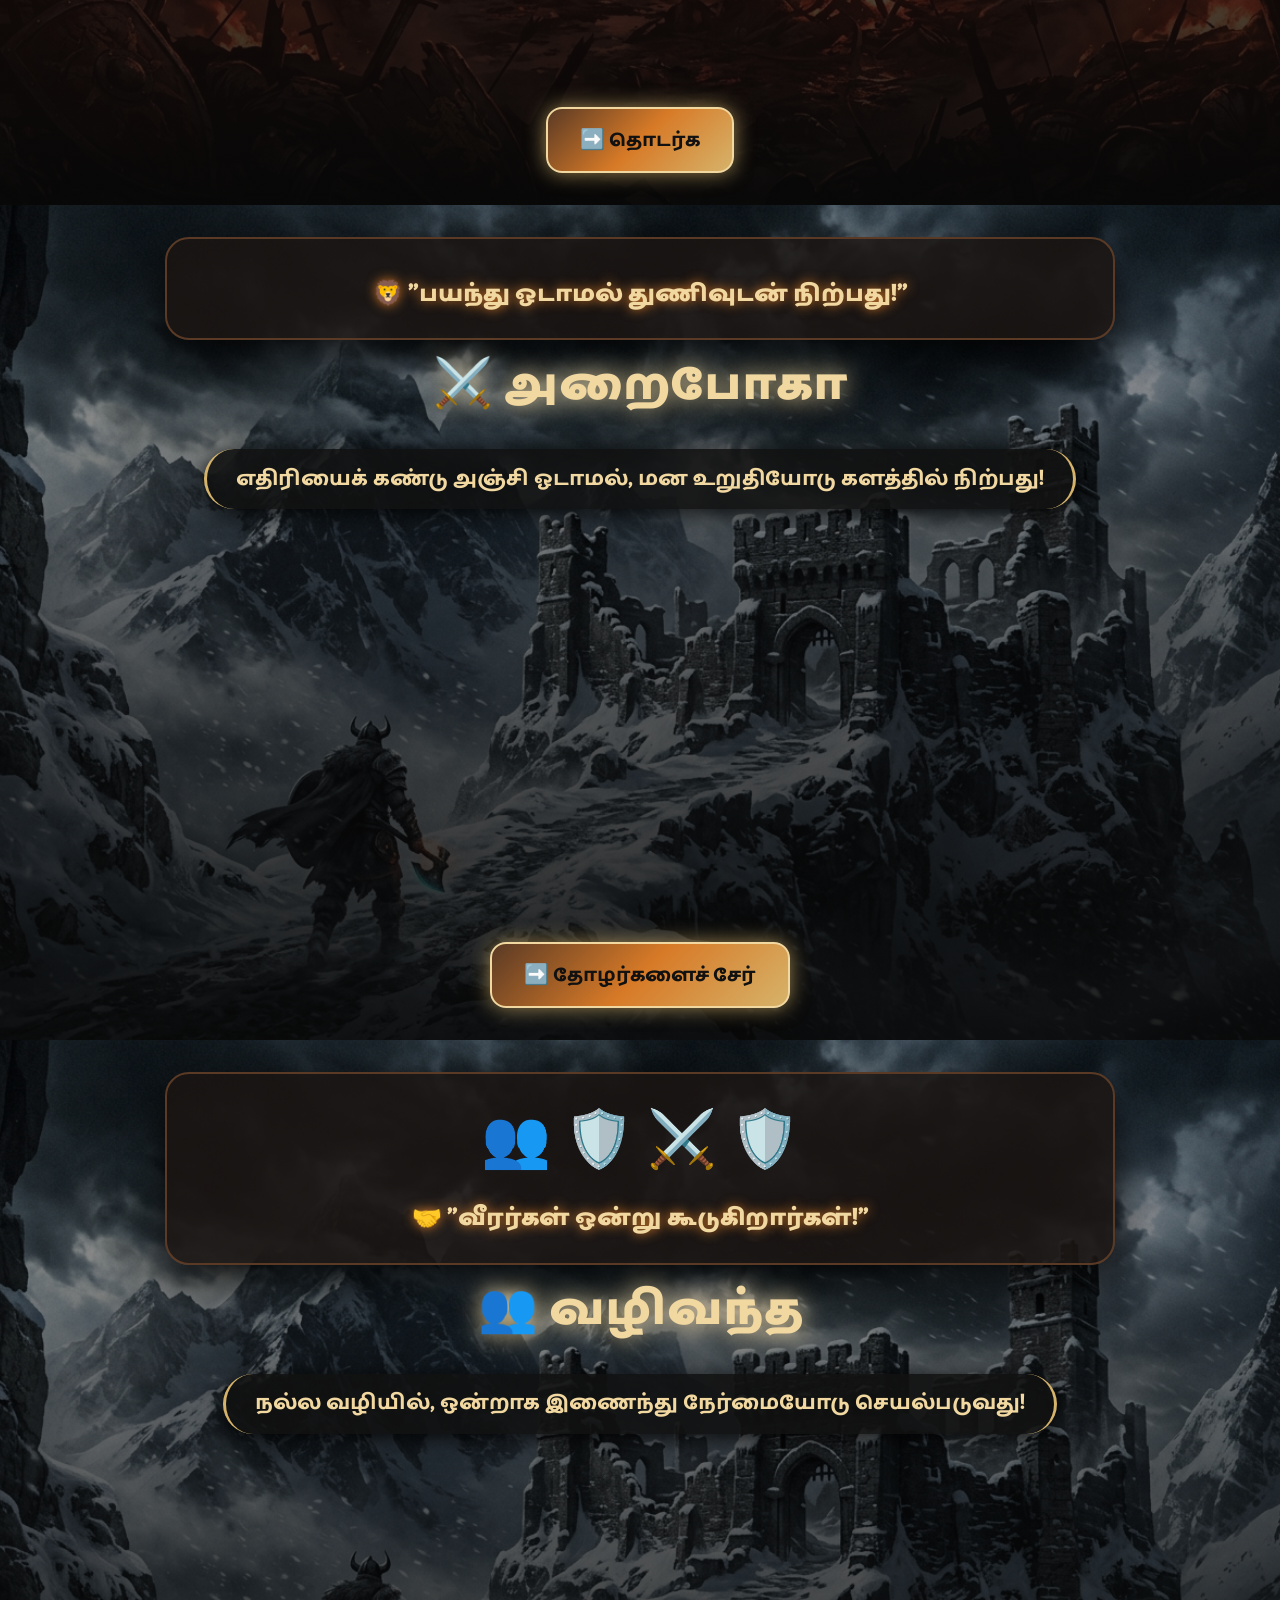
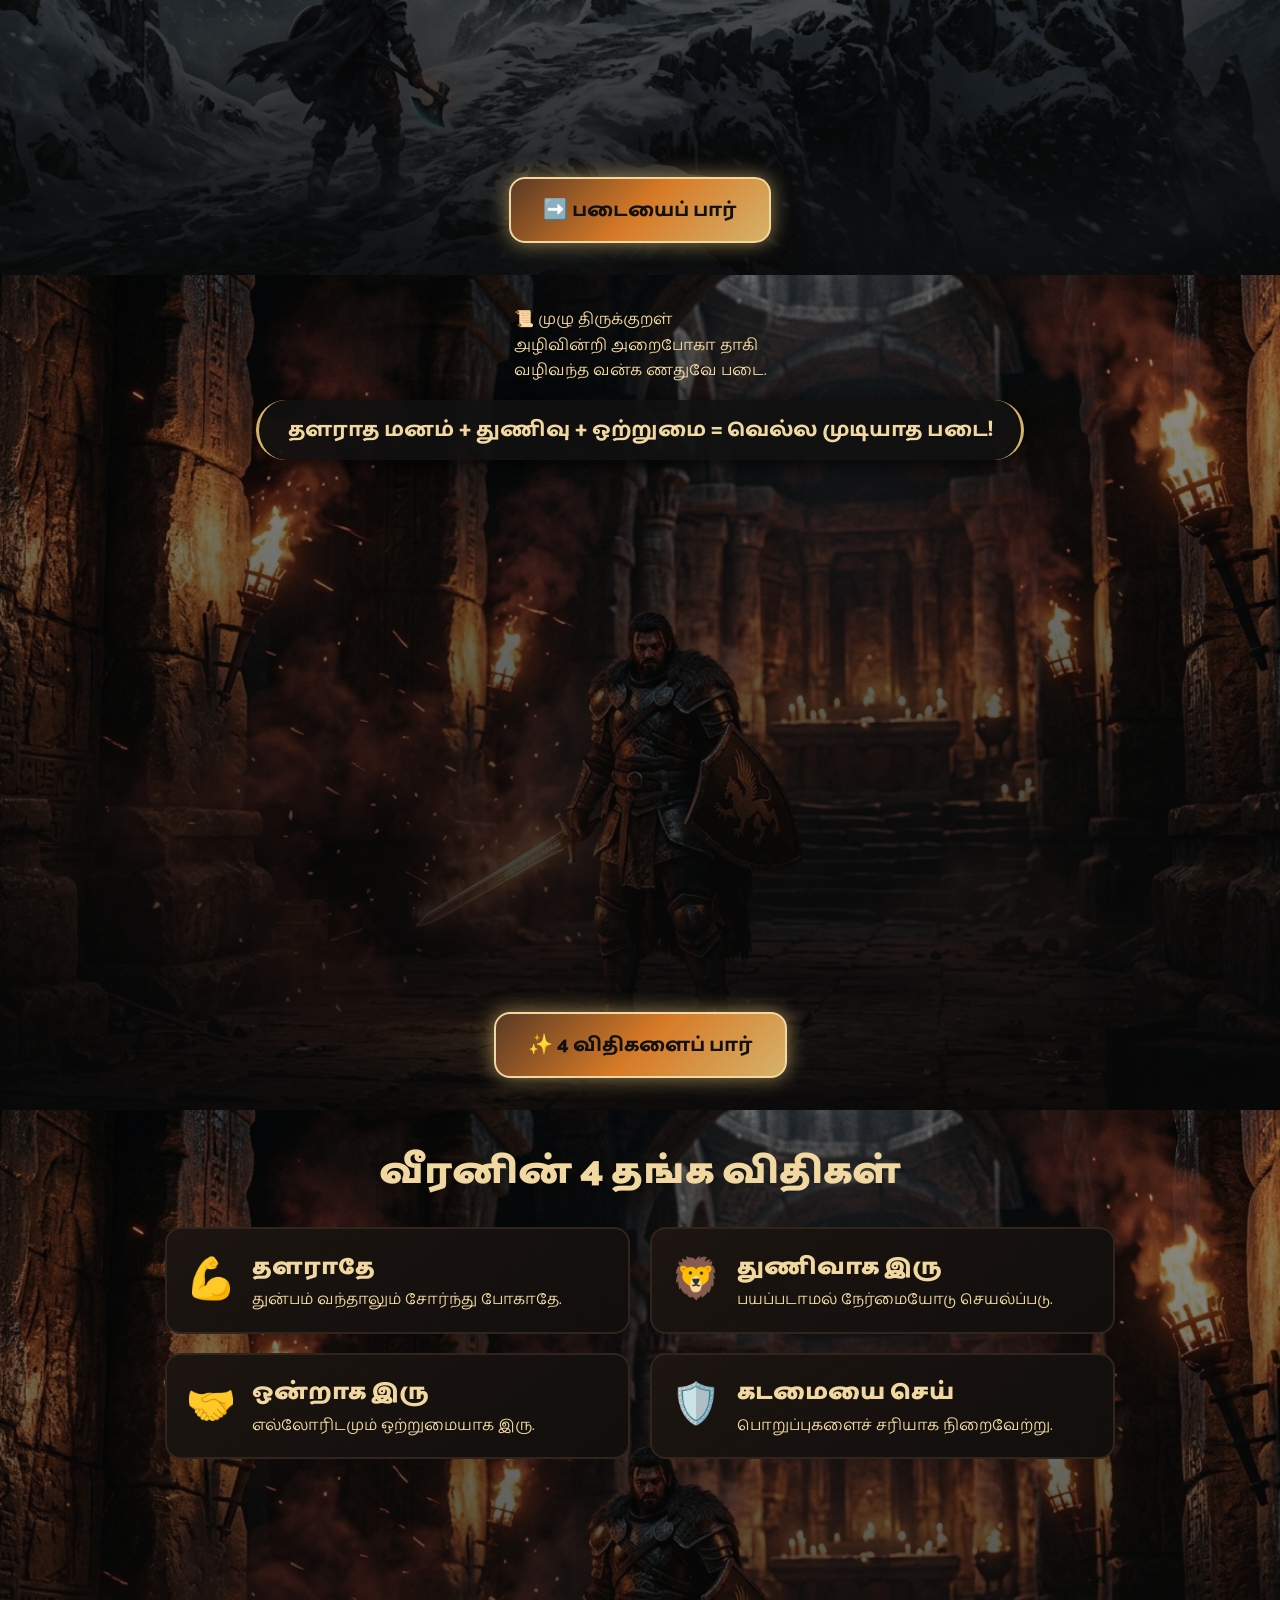
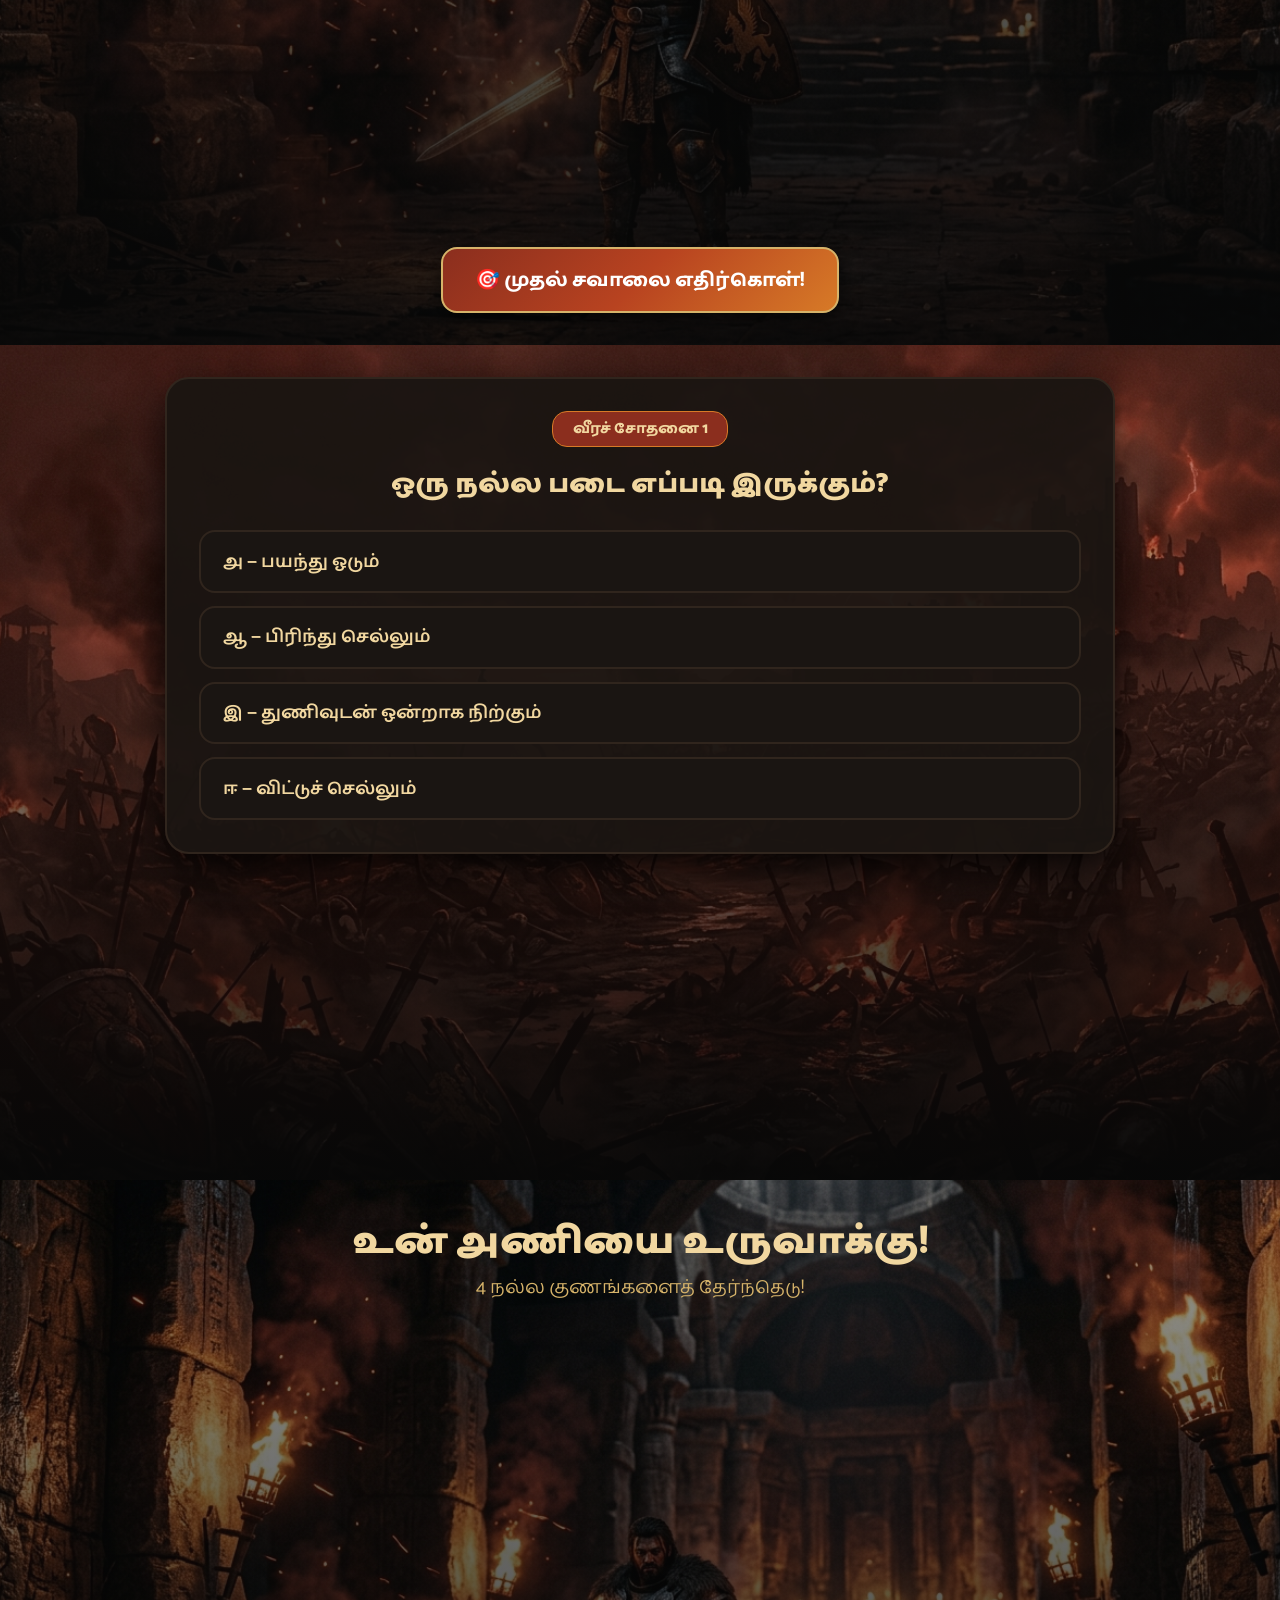
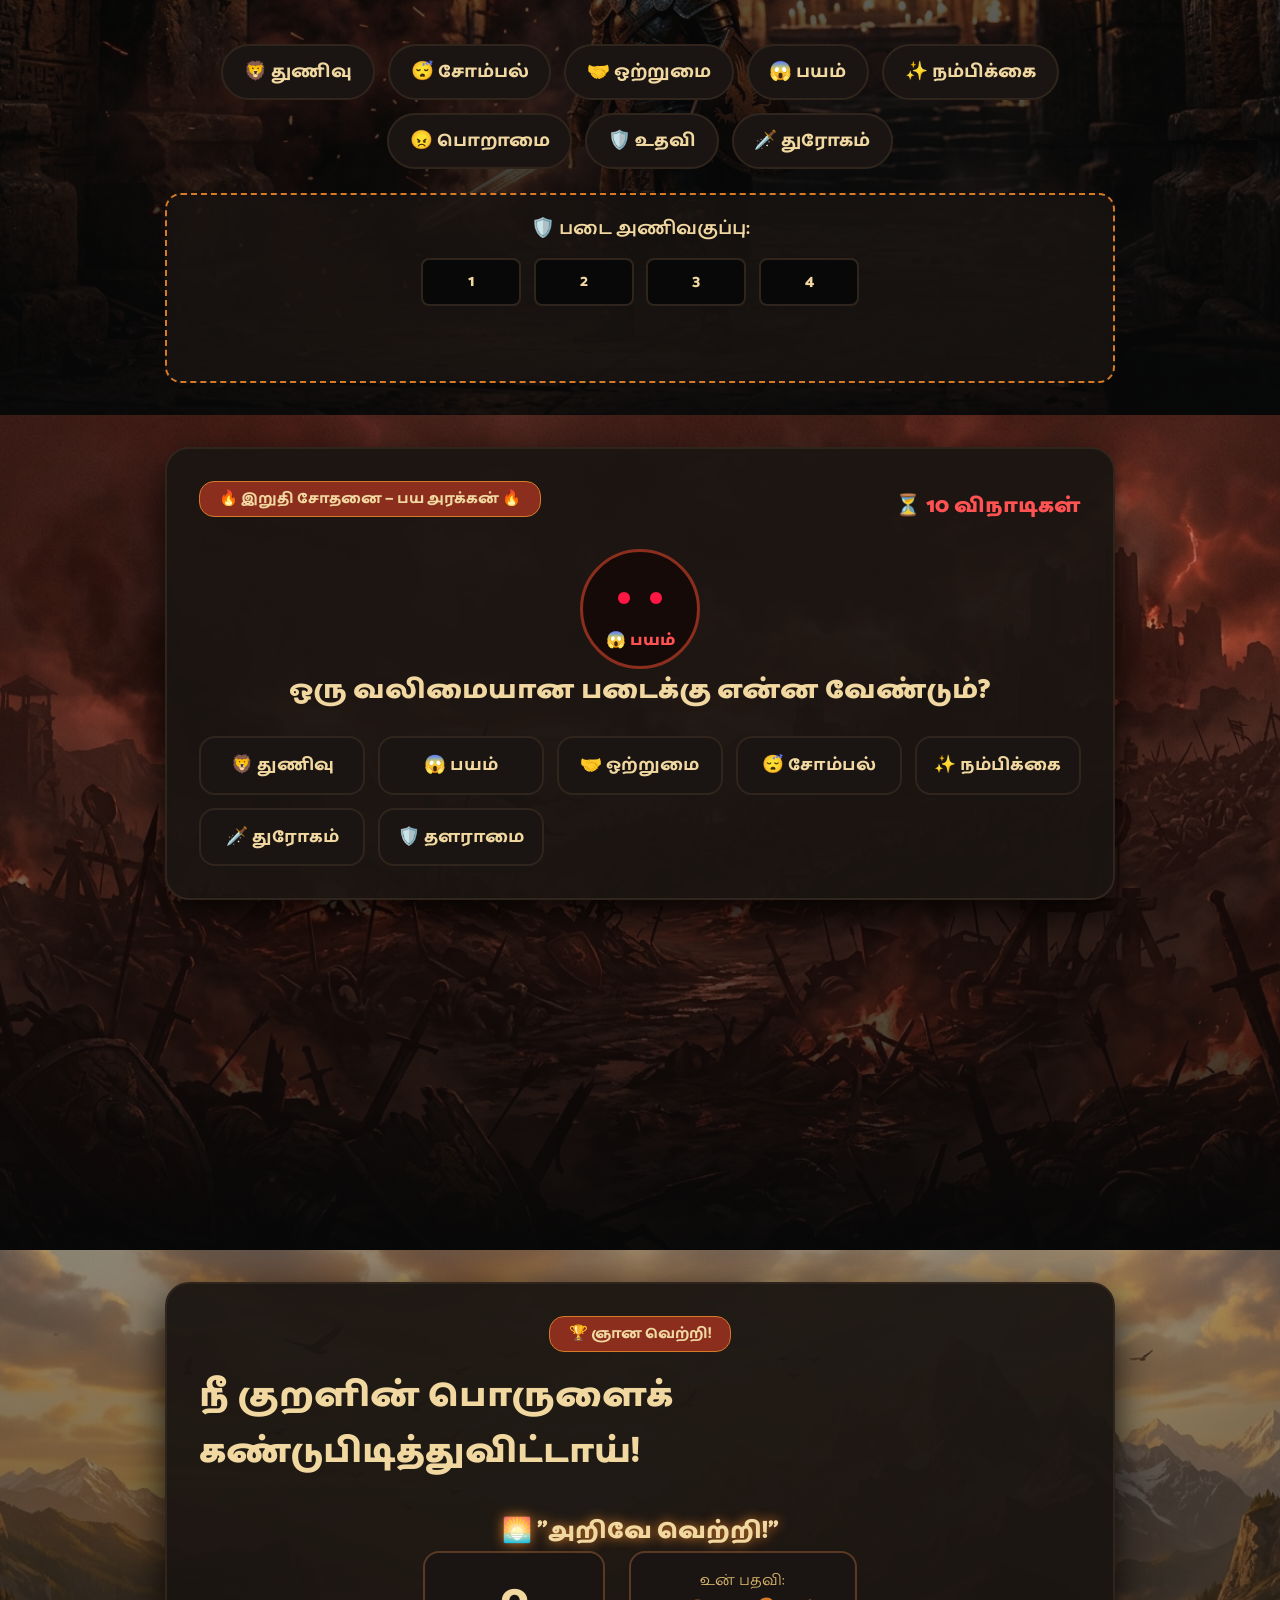
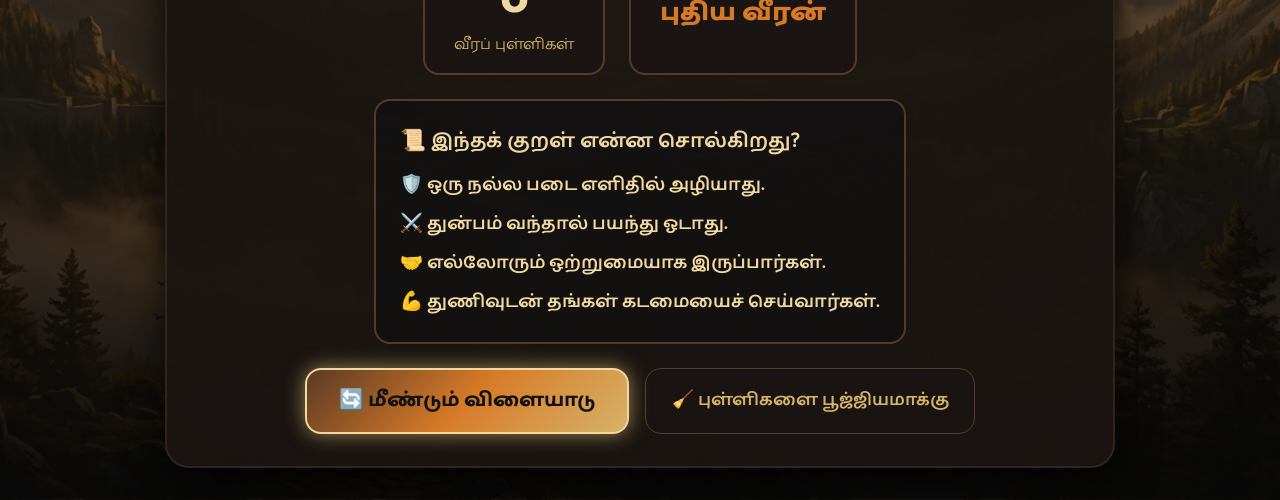
==== commit 50e06b50: "Major Redesign: Thirukkural Warrior Battle Experience with HP HUD & Battle Cards" ====
--- a/index.html
+++ b/index.html
@@ -3,7 +3,7 @@
 <head>
   <meta charset="UTF-8">
   <meta name="viewport" content="width=device-width, initial-scale=1.0">
-  <title>குறள் வீரப் பயணம் — Thirukkural Cinematic Story Quest</title>
+  <title>குறள் வீரப் பயணம் — Thirukkural Cinematic Battle Adventure</title>
 
   <!-- Google Fonts for Tamil Typography -->
   <link rel="preconnect" href="https://fonts.googleapis.com">
@@ -20,7 +20,7 @@
   <!-- Vignette & Dynamic Light Overlay -->
   <div class="light-overlay" id="light-overlay"></div>
 
-  <!-- Main Scrollable App Wrapper -->
+  <!-- Main App Wrapper -->
   <div id="app-wrapper">
 
     <!-- Minimal Game HUD Header Bar -->
@@ -49,13 +49,13 @@
       </div>
     </header>
 
-    <!-- Floating Score Animation Container -->
+    <!-- Floating Score Indicator -->
     <div id="floating-score-container"></div>
 
-    <!-- MAIN SCROLLABLE STORY CONTAINER -->
+    <!-- MAIN SCROLLABLE BATTLE CONTAINER -->
     <main class="story-scroll-container">
 
-      <!-- SCENE 1: வீரன் பிறந்தான் (WARRIOR AWAKENS) -->
+      <!-- SCENE 1: வீரனின் பயணம் (WARRIOR JOURNEY AWAKENING) -->
       <section class="story-scene-section" id="stage-1" data-bg="temple">
         <div class="scene-environment-layer">
           <div class="bg-env-image"></div>
@@ -68,35 +68,37 @@
             <p class="kural-line">வழிவந்த வன்க ணதுவே படை.</p>
           </div>
 
-          <!-- Character Visual -->
-          <div class="character-visual-container warrior-idle-pose">
-            <div class="character-aura"></div>
-            <svg viewBox="0 0 300 380" class="warrior-svg">
-              <defs>
-                <radialGradient id="gradEmber" cx="50%" cy="50%" r="50%">
-                  <stop offset="0%" stop-color="#D77A27" stop-opacity="0.8" />
-                  <stop offset="100%" stop-color="#8B2E1E" stop-opacity="0" />
-                </radialGradient>
-                <linearGradient id="gradAxe" x1="0%" y1="0%" x2="100%" y2="100%">
-                  <stop offset="0%" stop-color="#F1D7A0" />
-                  <stop offset="50%" stop-color="#D6B36A" />
-                  <stop offset="100%" stop-color="#8B2E1E" />
-                </linearGradient>
-              </defs>
-              <circle cx="150" cy="190" r="140" fill="url(#gradEmber)" />
-              <path d="M 60 140 Q 60 250 115 310 Q 115 250 115 140 Z" fill="#1A1512" stroke="#D6B36A" stroke-width="4" />
-              <circle cx="88" cy="200" r="12" fill="#D77A27" />
-              <path d="M 120 110 Q 80 200 70 330 L 230 330 Q 220 200 180 110 Z" fill="#8B2E1E" />
-              <path d="M 110 110 L 190 110 L 205 250 L 95 250 Z" fill="#30251D" stroke="#5A3A25" stroke-width="3" />
-              <ellipse cx="150" cy="75" rx="28" ry="34" fill="#30251D" stroke="#5A3A25" stroke-width="2" />
-              <path d="M 135 70 L 165 70 L 150 82 Z" fill="#B84320" />
-              <circle cx="140" cy="72" r="3" fill="#F1D7A0" />
-              <circle cx="160" cy="72" r="3" fill="#F1D7A0" />
-              <g class="weapon-arm-group">
-                <path d="M 205 50 L 220 320" stroke="#5A3A25" stroke-width="8" stroke-linecap="round" />
-                <path d="M 205 20 L 240 60 L 180 60 Z" fill="url(#gradAxe)" stroke="#F1D7A0" stroke-width="2" />
-              </g>
-            </svg>
+          <!-- Realistic Warrior Character Presentation -->
+          <div class="battle-card-window">
+            <div class="character-visual-container warrior-idle-pose">
+              <div class="character-aura"></div>
+              <svg viewBox="0 0 300 380" class="warrior-svg">
+                <defs>
+                  <radialGradient id="gradEmber" cx="50%" cy="50%" r="50%">
+                    <stop offset="0%" stop-color="#D77A27" stop-opacity="0.8" />
+                    <stop offset="100%" stop-color="#8B2E1E" stop-opacity="0" />
+                  </radialGradient>
+                  <linearGradient id="gradAxe" x1="0%" y1="0%" x2="100%" y2="100%">
+                    <stop offset="0%" stop-color="#F1D7A0" />
+                    <stop offset="50%" stop-color="#D6B36A" />
+                    <stop offset="100%" stop-color="#8B2E1E" />
+                  </linearGradient>
+                </defs>
+                <circle cx="150" cy="190" r="140" fill="url(#gradEmber)" />
+                <path d="M 60 140 Q 60 250 115 310 Q 115 250 115 140 Z" fill="#1A1512" stroke="#D6B36A" stroke-width="4" />
+                <circle cx="88" cy="200" r="12" fill="#D77A27" />
+                <path d="M 120 110 Q 80 200 70 330 L 230 330 Q 220 200 180 110 Z" fill="#8B2E1E" />
+                <path d="M 110 110 L 190 110 L 205 250 L 95 250 Z" fill="#30251D" stroke="#5A3A25" stroke-width="3" />
+                <ellipse cx="150" cy="75" rx="28" ry="34" fill="#30251D" stroke="#5A3A25" stroke-width="2" />
+                <path d="M 135 70 L 165 70 L 150 82 Z" fill="#B84320" />
+                <circle cx="140" cy="72" r="3" fill="#F1D7A0" />
+                <circle cx="160" cy="72" r="3" fill="#F1D7A0" />
+                <g class="weapon-arm-group">
+                  <path d="M 205 50 L 220 320" stroke="#5A3A25" stroke-width="8" stroke-linecap="round" />
+                  <path d="M 205 20 L 240 60 L 180 60 Z" fill="url(#gradAxe)" stroke="#F1D7A0" stroke-width="2" />
+                </g>
+              </svg>
+            </div>
           </div>
 
           <!-- Movie Subtitle Narration -->
@@ -112,7 +114,7 @@
         </div>
       </section>
 
-      <!-- SCENE 2: போர்க்களம் (BATTLEFIELD AMBUSH) -->
+      <!-- SCENE 2: முதல் போர் (TYPE 1 BATTLE — DUEL) -->
       <section class="story-scene-section" id="stage-2" data-bg="battlefield">
         <div class="scene-environment-layer">
           <div class="bg-env-image"></div>
@@ -120,12 +122,25 @@
         </div>
 
         <div class="scene-content-overlay">
-          <!-- 2.5D Battle Arena Display -->
-          <div class="battle-arena-box" id="battle-arena-3d">
-            <div class="impact-flash" id="impact-flash"></div>
-            <div class="battle-unit warrior-unit" id="anim-warrior">🛡️ வீரன்</div>
-            <div class="battle-clash-symbol" id="anim-clash">💥</div>
-            <div class="battle-unit enemy-unit" id="anim-enemy">⚔️ எதிரி</div>
+          <!-- Battle Window with Health Bars -->
+          <div class="battle-card-window">
+            <div class="battle-health-hud">
+              <div class="health-unit">
+                <span class="unit-name">🛡️ வீரன்</span>
+                <div class="hp-bar-track"><div class="hp-bar-fill warrior-hp" id="warrior-hp-bar"></div></div>
+              </div>
+              <div class="health-unit">
+                <span class="unit-name">⚔️ எதிரி</span>
+                <div class="hp-bar-track"><div class="hp-bar-fill enemy-hp" id="enemy-hp-bar"></div></div>
+              </div>
+            </div>
+
+            <div class="battle-arena-box" id="battle-arena-3d">
+              <div class="impact-flash" id="impact-flash"></div>
+              <div class="battle-unit warrior-unit" id="anim-warrior">🛡️ வீரன்</div>
+              <div class="battle-clash-symbol" id="anim-clash">💥</div>
+              <div class="battle-unit enemy-unit" id="anim-enemy">⚔️ எதிரி</div>
+            </div>
           </div>
 
           <!-- Movie Subtitle Narration -->
@@ -144,7 +159,7 @@
         </div>
       </section>
 
-      <!-- SCENE 3: தோல்வி & விழுதல் (WARRIOR FALLS) -->
+      <!-- SCENE 3: வீரன் வீழ்கிறான் (TYPE 3 SURVIVAL — WARRIOR FALLS) -->
       <section class="story-scene-section" id="stage-3" data-bg="battlefield">
         <div class="scene-environment-layer">
           <div class="bg-env-image"></div>
@@ -152,8 +167,10 @@
         </div>
 
         <div class="scene-content-overlay">
-          <div class="character-visual-container warrior-fallen-pose" id="warrior-fallen-box">
-            <div class="pose-label-text">💥 "அடிபட்ட வீரன் கீழே விழுகிறான்..."</div>
+          <div class="battle-card-window">
+            <div class="character-visual-container warrior-fallen-pose" id="warrior-fallen-box">
+              <div class="pose-label-text">💥 "அடிபட்ட வீரன் கீழே விழுந்தான்..."</div>
+            </div>
           </div>
 
           <!-- Movie Subtitle Narration -->
@@ -169,15 +186,17 @@
         </div>
       </section>
 
-      <!-- SCENE 4: எழுதல் (RISE UP — "அழிவின்றி") -->
+      <!-- SCENE 4: வீரன் எழுகிறான் ("அழிவின்றி") -->
       <section class="story-scene-section" id="stage-4" data-bg="battlefield">
         <div class="scene-environment-layer">
           <div class="bg-env-image"></div>
         </div>
 
         <div class="scene-content-overlay">
-          <div class="character-visual-container warrior-rising-pose" id="warrior-rising-box">
-            <div class="pose-label-text">💪 "விழுந்தாலும் மீண்டு எழுந்தான்!"</div>
+          <div class="battle-card-window">
+            <div class="character-visual-container warrior-rising-pose" id="warrior-rising-box">
+              <div class="pose-label-text">💪 "விழுந்தாலும் மீண்டு எழுந்தான்!"</div>
+            </div>
           </div>
 
           <div class="word-reveal-title">🛡️ அழிவின்றி</div>
@@ -195,15 +214,17 @@
         </div>
       </section>
 
-      <!-- SCENE 5: துணிவு (COURAGE — "அறைபோகா") -->
+      <!-- SCENE 5: பின்வாங்க மறுக்கிறான் ("அறைபோகா") -->
       <section class="story-scene-section" id="stage-5" data-bg="mountain">
         <div class="scene-environment-layer">
           <div class="bg-env-image"></div>
         </div>
 
         <div class="scene-content-overlay">
-          <div class="character-visual-container warrior-courage-pose">
-            <div class="pose-label-text">🦁 "பயந்து ஓடாமல் துணிவுடன் நிற்பது!"</div>
+          <div class="battle-card-window">
+            <div class="character-visual-container warrior-courage-pose">
+              <div class="pose-label-text">🦁 "பயந்து ஓடாமல் துணிவுடன் நிற்பது!"</div>
+            </div>
           </div>
 
           <div class="word-reveal-title">⚔️ அறைபோகா</div>
@@ -221,16 +242,18 @@
         </div>
       </section>
 
-      <!-- SCENE 6: வீரர்கள் இணைதல் (UNITY — "வழிவந்த") -->
+      <!-- SCENE 6: வீரர்கள் இணைகிறார்கள் ("வழிவந்த") -->
       <section class="story-scene-section" id="stage-6" data-bg="mountain">
         <div class="scene-environment-layer">
           <div class="bg-env-image"></div>
         </div>
 
         <div class="scene-content-overlay">
-          <div class="character-visual-container warrior-unity-pose">
-            <div class="squad-icons-row">👥 🛡️ ⚔️ 🛡️</div>
-            <div class="pose-label-text">🤝 "வீரர்கள் ஒன்று கூடுகிறார்கள்!"</div>
+          <div class="battle-card-window">
+            <div class="character-visual-container warrior-unity-pose">
+              <div class="squad-icons-row">👥 🛡️ ⚔️ 🛡️</div>
+              <div class="pose-label-text">🤝 "வீரர்கள் ஒன்று கூடுகிறார்கள்!"</div>
+            </div>
           </div>
 
           <div class="word-reveal-title">👥 வழிவந்த</div>
@@ -248,7 +271,7 @@
         </div>
       </section>
 
-      <!-- SCENE 7: உண்மையான படை (THE ARMY — "வன்கணதுவே படை.") -->
+      <!-- SCENE 7: படை உருவாகிறது ("வன்கணதுவே படை.") -->
       <section class="story-scene-section" id="stage-7" data-bg="temple">
         <div class="scene-environment-layer">
           <div class="bg-env-image"></div>
@@ -408,7 +431,7 @@
         </div>
       </section>
 
-      <!-- SCENE 11: FINAL BOSS BATTLE (10S TIMER) -->
+      <!-- SCENE 11: 3D BOSS BATTLE (TYPE 6 — SHADOW BOSS) -->
       <section class="story-scene-section" id="stage-11" data-bg="battlefield">
         <div class="scene-environment-layer">
           <div class="bg-env-image"></div>
--- a/style.css
+++ b/style.css
@@ -1,5 +1,5 @@
 /* ==========================================================================
-   THIRUKKURAL WARRIOR QUEST — CINEMATIC SCROLLABLE GAME ENGINE (CSS3)
+   THIRUKKURAL WARRIOR BATTLE EXPERIENCE — CINEMATIC GAME ENGINE (CSS3)
    ========================================================================== */
 
 :root {
@@ -33,7 +33,7 @@
   --glow-ember: 0 0 30px rgba(215, 122, 39, 0.8);
 }
 
-/* Reset & Natural Document Scrolling (Issue 1 Fixed) */
+/* Reset & Document Scroll */
 *, *::before, *::after {
   box-sizing: border-box;
   margin: 0;
@@ -71,7 +71,7 @@
   z-index: 1;
 }
 
-/* Dynamic Ambient Light Overlay */
+/* Ambient Light Overlay */
 .light-overlay {
   position: fixed;
   top: 0;
@@ -273,7 +273,7 @@
   left: 0;
   width: 100%;
   height: 100%;
-  background: rgba(0, 0, 0, 0.75);
+  background: rgba(0, 0, 0, 0.78);
   transition: opacity 1.5s ease;
 }
 
@@ -301,7 +301,7 @@
 
 .kural-line { font-size: 1.4rem; font-weight: 800; color: var(--gold-bright); }
 
-/* Movie Subtitle Box at Bottom (Issue 3 Minimal Text Rule) */
+/* Movie Subtitle Box at Bottom */
 .cinematic-subtitle-box {
   background: rgba(17, 17, 17, 0.88);
   border-left: 3px solid var(--gold-accent);
@@ -313,11 +313,7 @@
   box-shadow: 0 4px 20px rgba(0,0,0,0.8);
 }
 
-.subtitle-text {
-  font-size: 1.35rem;
-  font-weight: 800;
-  color: var(--gold-bright);
-}
+.subtitle-text { font-size: 1.35rem; font-weight: 800; color: var(--gold-bright); }
 
 .scene-action-bar {
   display: flex;
@@ -328,7 +324,106 @@
 }
 
 /* ==========================================================================
-   CHARACTER VISUAL CONTAINERS & BREATHING ANIMATION
+   BATTLE CARD WINDOW & INTEGRATED HEALTH HUD
+   ========================================================================== */
+.battle-card-window {
+  width: 100%;
+  background: rgba(26, 21, 18, 0.85);
+  border: 2px solid var(--brown-accent);
+  border-radius: var(--radius-lg);
+  padding: 1.5rem;
+  box-shadow: 0 15px 40px rgba(0,0,0,0.85);
+  display: flex;
+  flex-direction: column;
+  align-items: center;
+}
+
+.battle-health-hud {
+  display: flex;
+  justify-content: space-between;
+  width: 100%;
+  margin-bottom: 1rem;
+  padding: 0 0.5rem;
+}
+
+.health-unit {
+  display: flex;
+  flex-direction: column;
+  gap: 0.3rem;
+  width: 45%;
+}
+
+.unit-name {
+  font-size: 1.1rem;
+  font-weight: 900;
+  color: var(--gold-bright);
+}
+
+.hp-bar-track {
+  width: 100%;
+  height: 14px;
+  background: #111;
+  border: 1px solid var(--brown-accent);
+  border-radius: 7px;
+  overflow: hidden;
+}
+
+.hp-bar-fill {
+  height: 100%;
+  width: 100%;
+  transition: width 0.4s ease;
+}
+
+.warrior-hp { background: linear-gradient(90deg, #2E7D32, #4CAF50); }
+.enemy-hp { background: linear-gradient(90deg, var(--red-deep), var(--red-bright)); }
+
+.battle-arena-box {
+  background: radial-gradient(circle at 50% 50%, #22120e 0%, #090605 100%);
+  border: 2px solid var(--red-bright);
+  border-radius: var(--radius-md);
+  height: 180px;
+  width: 100%;
+  display: flex;
+  align-items: center;
+  justify-content: space-around;
+  position: relative;
+  overflow: hidden;
+  box-shadow: inset 0 0 30px rgba(0,0,0,0.9), var(--glow-red);
+}
+
+.impact-flash {
+  position: absolute;
+  top: 0;
+  left: 0;
+  width: 100%;
+  height: 100%;
+  background: white;
+  opacity: 0;
+  pointer-events: none;
+  z-index: 10;
+  transition: opacity 0.1s ease;
+}
+
+.impact-flash.active { opacity: 0.85; }
+
+.battle-unit {
+  font-size: 2.5rem;
+  font-weight: 900;
+  color: var(--gold-bright);
+  transition: all 0.4s cubic-bezier(0.175, 0.885, 0.32, 1.275);
+}
+
+.battle-clash-symbol {
+  font-size: 3.5rem;
+  opacity: 0;
+  transform: scale(0.2);
+  transition: all 0.3s cubic-bezier(0.175, 0.885, 0.32, 1.275);
+}
+
+.battle-clash-symbol.active { opacity: 1; transform: scale(1.6); }
+
+/* ==========================================================================
+   CHARACTER VISUAL CONTAINERS & BREATHING / FALLING ANIMATIONS
    ========================================================================== */
 .character-visual-container {
   position: relative;
@@ -336,7 +431,6 @@
   flex-direction: column;
   align-items: center;
   justify-content: center;
-  margin: 1rem 0;
 }
 
 .character-aura {
@@ -392,7 +486,6 @@
   margin: 0.5rem 0;
 }
 
-/* Squad Row in Unity Scene */
 .squad-icons-row {
   font-size: 3.5rem;
   animation: marchSquad 3s ease-in-out infinite alternate;
@@ -404,59 +497,7 @@
 }
 
 /* ==========================================================================
-   2.5D BATTLE ARENA
-   ========================================================================== */
-.battle-arena-box {
-  background: radial-gradient(circle at 50% 50%, #22120e 0%, #090605 100%);
-  border: 2px solid var(--red-bright);
-  border-radius: var(--radius-md);
-  height: 200px;
-  width: 100%;
-  display: flex;
-  align-items: center;
-  justify-content: space-around;
-  position: relative;
-  overflow: hidden;
-  box-shadow: inset 0 0 30px rgba(0,0,0,0.9), var(--glow-red);
-  margin: 1.2rem 0;
-}
-
-.impact-flash {
-  position: absolute;
-  top: 0;
-  left: 0;
-  width: 100%;
-  height: 100%;
-  background: white;
-  opacity: 0;
-  pointer-events: none;
-  z-index: 10;
-  transition: opacity 0.1s ease;
-}
-
-.impact-flash.active { opacity: 0.85; }
-
-.battle-unit {
-  font-size: 2.5rem;
-  font-weight: 900;
-  color: var(--gold-bright);
-  transition: all 0.4s cubic-bezier(0.175, 0.885, 0.32, 1.275);
-}
-
-.battle-clash-symbol {
-  font-size: 3.5rem;
-  opacity: 0;
-  transform: scale(0.2);
-  transition: all 0.3s cubic-bezier(0.175, 0.885, 0.32, 1.275);
-}
-
-.battle-clash-symbol.active {
-  opacity: 1;
-  transform: scale(1.6);
-}
-
-/* ==========================================================================
-   BUTTON SYSTEM (FLICKER-FREE HOVER FIXED — ISSUE 16 & 17)
+   BUTTON SYSTEM (FLICKER-FREE HOVER FIXED)
    ========================================================================== */
 .game-btn {
   background: linear-gradient(135deg, var(--red-deep) 0%, var(--red-bright) 50%, var(--orange-ember) 100%);
@@ -475,20 +516,17 @@
   box-shadow: 0 6px 20px rgba(0,0,0,0.6);
   position: relative;
   overflow: hidden;
-  /* STABLE GEOMETRY TRANSITION — NO FLICKER */
   transition: transform 220ms ease, box-shadow 220ms ease, filter 220ms ease;
   transform: scale(1);
 }
 
 .game-btn:hover {
-  transform: scale(1.03); /* Subtle non-flickering hit-box */
+  transform: scale(1.03);
   box-shadow: var(--glow-ember);
   border-color: var(--gold-bright);
 }
 
-.game-btn:active {
-  transform: scale(0.98);
-}
+.game-btn:active { transform: scale(0.98); }
 
 .glow-gold {
   background: linear-gradient(135deg, var(--brown-accent) 0%, var(--orange-ember) 50%, var(--gold-accent) 100%);
@@ -497,9 +535,7 @@
   box-shadow: var(--glow-gold);
 }
 
-.glow-gold:hover {
-  box-shadow: 0 0 30px var(--gold-bright);
-}
+.glow-gold:hover { box-shadow: 0 0 30px var(--gold-bright); }
 
 .glow-orange {
   background: linear-gradient(135deg, var(--red-deep), var(--orange-ember));
@@ -552,7 +588,6 @@
 }
 
 .quiz-question, .boss-question { font-size: 1.7rem; font-weight: 900; color: var(--gold-bright); text-align: center; margin-bottom: 1.5rem; }
-
 .options-container { display: flex; flex-direction: column; gap: 0.8rem; width: 100%; }
 
 .option-btn {
@@ -569,12 +604,7 @@
   text-align: left;
 }
 
-.option-btn:hover {
-  background: var(--brown-accent);
-  border-color: var(--orange-ember);
-  transform: scale(1.01);
-}
-
+.option-btn:hover { background: var(--brown-accent); border-color: var(--orange-ember); transform: scale(1.01); }
 .option-btn.correct-select { background: rgba(46, 125, 50, 0.4); border-color: #4CAF50; color: #FFF; }
 .option-btn.wrong-select { background: rgba(184, 67, 32, 0.4); border-color: var(--red-bright); }
 
@@ -734,9 +764,7 @@
 .expl-list { list-style: none; display: flex; flex-direction: column; gap: 0.6rem; font-size: 1.15rem; color: var(--text-light); }
 .victory-actions { display: flex; justify-content: center; gap: 1rem; }
 
-/* ==========================================================================
-   RESPONSIVE DESIGN
-   ========================================================================== */
+/* RESPONSIVE DESIGN */
 @media (max-width: 850px) {
   .core-ideas-grid { grid-template-columns: 1fr; }
   .score-summary-card { flex-direction: column; gap: 1rem; }
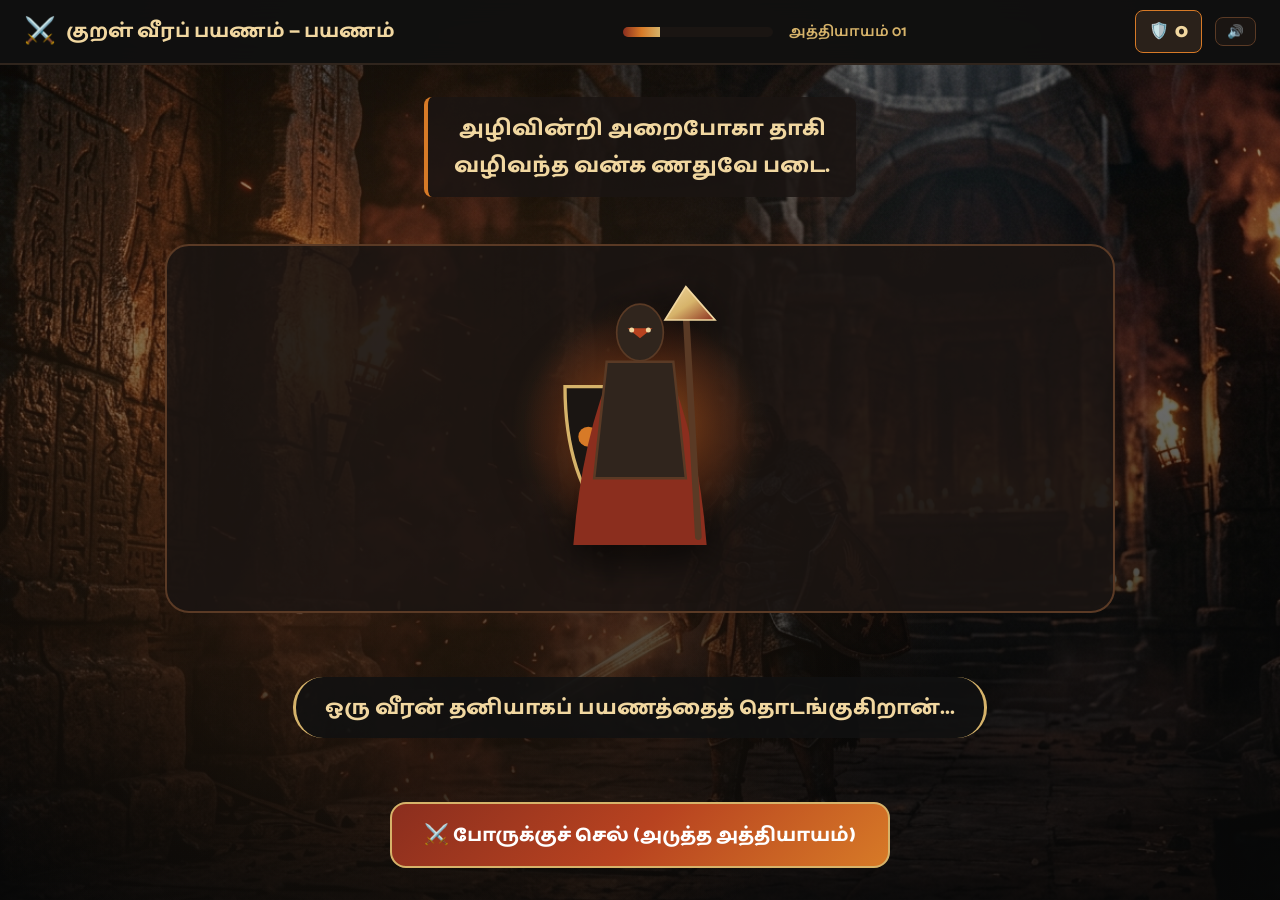
==== commit 3984b83b: "feat(architecture): implement 3-page modular architecture with strict module ownership and state con" ====
--- a/index.html
+++ b/index.html
@@ -3,524 +3,57 @@
 <head>
   <meta charset="UTF-8">
   <meta name="viewport" content="width=device-width, initial-scale=1.0">
-  <title>குறள் வீரப் பயணம் — Thirukkural Cinematic Battle Adventure</title>
-
-  <!-- Google Fonts for Tamil Typography -->
-  <link rel="preconnect" href="https://fonts.googleapis.com">
-  <link rel="preconnect" href="https://fonts.gstatic.com" crossorigin>
-  <link href="https://fonts.googleapis.com/css2?family=Catamaran:wght@400;600;700;800;900&family=Mukta+Malar:wght@400;600;700;800&display=swap" rel="stylesheet">
-
-  <link rel="stylesheet" href="style.css">
+  <title>குறள் வீரப் பயணம் — Router</title>
+  <style>
+    body {
+      margin: 0;
+      background: #080808;
+      color: #F1D7A0;
+      font-family: 'Catamaran', sans-serif;
+      display: flex;
+      align-items: center;
+      justify-content: center;
+      height: 100vh;
+    }
+    .loading-box {
+      text-align: center;
+    }
+    .loading-spinner {
+      font-size: 3rem;
+      animation: spin 1s linear infinite;
+    }
+    @keyframes spin {
+      100% { transform: rotate(360deg); }
+    }
+  </style>
 </head>
-<body class="bg-temple">
-
-  <!-- HTML5 Canvas for Embers, Sparks & Ash Particles -->
-  <canvas id="particle-canvas"></canvas>
-
-  <!-- Vignette & Dynamic Light Overlay -->
-  <div class="light-overlay" id="light-overlay"></div>
-
-  <!-- Main App Wrapper -->
-  <div id="app-wrapper">
-
-    <!-- Minimal Game HUD Header Bar -->
-    <header class="game-header" id="game-header">
-      <div class="header-left">
-        <span class="game-logo-icon">⚔️</span>
-        <span class="game-title-sm">குறள் வீரப் பயணம்</span>
-      </div>
-
-      <div class="header-center">
-        <div class="stage-progress-container" title="கதை முன்னேற்றம்">
-          <div class="stage-progress-bar" id="progress-bar"></div>
-        </div>
-        <span class="level-badge" id="level-badge">பயணம் 01 / 12</span>
-      </div>
-
-      <div class="header-right">
-        <div class="score-card" id="score-card">
-          <span class="score-icon">🛡️</span>
-          <span class="score-value" id="score-display">0</span>
-        </div>
-
-        <button class="icon-btn sound-btn" id="sound-btn" aria-label="ஒலி மாற்று">
-          <span id="sound-icon">🔊</span>
-        </button>
-      </div>
-    </header>
-
-    <!-- Floating Score Indicator -->
-    <div id="floating-score-container"></div>
-
-    <!-- MAIN SCROLLABLE BATTLE CONTAINER -->
-    <main class="story-scroll-container">
-
-      <!-- SCENE 1: வீரனின் பயணம் (WARRIOR JOURNEY AWAKENING) -->
-      <section class="story-scene-section" id="stage-1" data-bg="temple">
-        <div class="scene-environment-layer">
-          <div class="bg-env-image"></div>
-          <div class="distant-smoke-layer"></div>
-        </div>
-
-        <div class="scene-content-overlay">
-          <div class="scene-kural-banner">
-            <p class="kural-line">அழிவின்றி அறைபோகா தாகி</p>
-            <p class="kural-line">வழிவந்த வன்க ணதுவே படை.</p>
-          </div>
-
-          <!-- Realistic Warrior Character Presentation -->
-          <div class="battle-card-window">
-            <div class="character-visual-container warrior-idle-pose">
-              <div class="character-aura"></div>
-              <svg viewBox="0 0 300 380" class="warrior-svg">
-                <defs>
-                  <radialGradient id="gradEmber" cx="50%" cy="50%" r="50%">
-                    <stop offset="0%" stop-color="#D77A27" stop-opacity="0.8" />
-                    <stop offset="100%" stop-color="#8B2E1E" stop-opacity="0" />
-                  </radialGradient>
-                  <linearGradient id="gradAxe" x1="0%" y1="0%" x2="100%" y2="100%">
-                    <stop offset="0%" stop-color="#F1D7A0" />
-                    <stop offset="50%" stop-color="#D6B36A" />
-                    <stop offset="100%" stop-color="#8B2E1E" />
-                  </linearGradient>
-                </defs>
-                <circle cx="150" cy="190" r="140" fill="url(#gradEmber)" />
-                <path d="M 60 140 Q 60 250 115 310 Q 115 250 115 140 Z" fill="#1A1512" stroke="#D6B36A" stroke-width="4" />
-                <circle cx="88" cy="200" r="12" fill="#D77A27" />
-                <path d="M 120 110 Q 80 200 70 330 L 230 330 Q 220 200 180 110 Z" fill="#8B2E1E" />
-                <path d="M 110 110 L 190 110 L 205 250 L 95 250 Z" fill="#30251D" stroke="#5A3A25" stroke-width="3" />
-                <ellipse cx="150" cy="75" rx="28" ry="34" fill="#30251D" stroke="#5A3A25" stroke-width="2" />
-                <path d="M 135 70 L 165 70 L 150 82 Z" fill="#B84320" />
-                <circle cx="140" cy="72" r="3" fill="#F1D7A0" />
-                <circle cx="160" cy="72" r="3" fill="#F1D7A0" />
-                <g class="weapon-arm-group">
-                  <path d="M 205 50 L 220 320" stroke="#5A3A25" stroke-width="8" stroke-linecap="round" />
-                  <path d="M 205 20 L 240 60 L 180 60 Z" fill="url(#gradAxe)" stroke="#F1D7A0" stroke-width="2" />
-                </g>
-              </svg>
-            </div>
-          </div>
-
-          <!-- Movie Subtitle Narration -->
-          <div class="cinematic-subtitle-box">
-            <p class="subtitle-text">ஒரு வீரன் தனியாகப் பயணத்தைத் தொடங்குகிறான்...</p>
-          </div>
-
-          <div class="scene-action-bar">
-            <button class="game-btn glow-red" id="start-journey-btn">
-              ⚔️ பயணத்தைத் தொடங்கு
-            </button>
-          </div>
-        </div>
-      </section>
-
-      <!-- SCENE 2: முதல் போர் (TYPE 1 BATTLE — DUEL) -->
-      <section class="story-scene-section" id="stage-2" data-bg="battlefield">
-        <div class="scene-environment-layer">
-          <div class="bg-env-image"></div>
-          <div class="distant-smoke-layer"></div>
-        </div>
-
-        <div class="scene-content-overlay">
-          <!-- Battle Window with Health Bars -->
-          <div class="battle-card-window">
-            <div class="battle-health-hud">
-              <div class="health-unit">
-                <span class="unit-name">🛡️ வீரன்</span>
-                <div class="hp-bar-track"><div class="hp-bar-fill warrior-hp" id="warrior-hp-bar"></div></div>
-              </div>
-              <div class="health-unit">
-                <span class="unit-name">⚔️ எதிரி</span>
-                <div class="hp-bar-track"><div class="hp-bar-fill enemy-hp" id="enemy-hp-bar"></div></div>
-              </div>
-            </div>
-
-            <div class="battle-arena-box" id="battle-arena-3d">
-              <div class="impact-flash" id="impact-flash"></div>
-              <div class="battle-unit warrior-unit" id="anim-warrior">🛡️ வீரன்</div>
-              <div class="battle-clash-symbol" id="anim-clash">💥</div>
-              <div class="battle-unit enemy-unit" id="anim-enemy">⚔️ எதிரி</div>
-            </div>
-          </div>
-
-          <!-- Movie Subtitle Narration -->
-          <div class="cinematic-subtitle-box">
-            <p class="subtitle-text">எதிரிகள் சூழ்ந்தனர்! போரிட்டு முன்னேறு!</p>
-          </div>
-
-          <div class="scene-action-bar">
-            <button class="game-btn glow-red" id="cmd-attack">⚔️ தாக்கு!</button>
-            <button class="game-btn glow-gold" id="cmd-block">🛡️ காப்பாற்று!</button>
-
-            <button class="game-btn glow-orange hidden" id="goto-chap3-btn">
-              ➡️ அடுத்த காட்சிக்குச் செல்
-            </button>
-          </div>
-        </div>
-      </section>
-
-      <!-- SCENE 3: வீரன் வீழ்கிறான் (TYPE 3 SURVIVAL — WARRIOR FALLS) -->
-      <section class="story-scene-section" id="stage-3" data-bg="battlefield">
-        <div class="scene-environment-layer">
-          <div class="bg-env-image"></div>
-          <div class="dark-defeat-overlay" id="dark-defeat-overlay"></div>
-        </div>
-
-        <div class="scene-content-overlay">
-          <div class="battle-card-window">
-            <div class="character-visual-container warrior-fallen-pose" id="warrior-fallen-box">
-              <div class="pose-label-text">💥 "அடிபட்ட வீரன் கீழே விழுந்தான்..."</div>
-            </div>
-          </div>
-
-          <!-- Movie Subtitle Narration -->
-          <div class="cinematic-subtitle-box">
-            <p class="subtitle-text">வீரன் போரில் பலத்த காயமடைந்து கீழே விழுந்தான்...</p>
-          </div>
-
-          <div class="scene-action-bar">
-            <button class="game-btn glow-orange" id="goto-chap4-btn">
-              🔥 தளராதே! எழ முயல்
-            </button>
-          </div>
-        </div>
-      </section>
-
-      <!-- SCENE 4: வீரன் எழுகிறான் ("அழிவின்றி") -->
-      <section class="story-scene-section" id="stage-4" data-bg="battlefield">
-        <div class="scene-environment-layer">
-          <div class="bg-env-image"></div>
-        </div>
-
-        <div class="scene-content-overlay">
-          <div class="battle-card-window">
-            <div class="character-visual-container warrior-rising-pose" id="warrior-rising-box">
-              <div class="pose-label-text">💪 "விழுந்தாலும் மீண்டு எழுந்தான்!"</div>
-            </div>
-          </div>
-
-          <div class="word-reveal-title">🛡️ அழிவின்றி</div>
-
-          <!-- Movie Subtitle Narration -->
-          <div class="cinematic-subtitle-box">
-            <p class="subtitle-text">எளிதில் அழியாமல், துன்பம் வந்தாலும் உறுதியோடு மீண்டும் எழுவது!</p>
-          </div>
-
-          <div class="scene-action-bar">
-            <button class="game-btn glow-gold" id="goto-chap5-btn">
-              ➡️ தொடர்க
-            </button>
-          </div>
-        </div>
-      </section>
-
-      <!-- SCENE 5: பின்வாங்க மறுக்கிறான் ("அறைபோகா") -->
-      <section class="story-scene-section" id="stage-5" data-bg="mountain">
-        <div class="scene-environment-layer">
-          <div class="bg-env-image"></div>
-        </div>
-
-        <div class="scene-content-overlay">
-          <div class="battle-card-window">
-            <div class="character-visual-container warrior-courage-pose">
-              <div class="pose-label-text">🦁 "பயந்து ஓடாமல் துணிவுடன் நிற்பது!"</div>
-            </div>
-          </div>
-
-          <div class="word-reveal-title">⚔️ அறைபோகா</div>
-
-          <!-- Movie Subtitle Narration -->
-          <div class="cinematic-subtitle-box">
-            <p class="subtitle-text">எதிரியைக் கண்டு அஞ்சி ஓடாமல், மன உறுதியோடு களத்தில் நிற்பது!</p>
-          </div>
-
-          <div class="scene-action-bar">
-            <button class="game-btn glow-gold" id="goto-chap6-btn">
-              ➡️ தோழர்களைச் சேர்
-            </button>
-          </div>
-        </div>
-      </section>
-
-      <!-- SCENE 6: வீரர்கள் இணைகிறார்கள் ("வழிவந்த") -->
-      <section class="story-scene-section" id="stage-6" data-bg="mountain">
-        <div class="scene-environment-layer">
-          <div class="bg-env-image"></div>
-        </div>
-
-        <div class="scene-content-overlay">
-          <div class="battle-card-window">
-            <div class="character-visual-container warrior-unity-pose">
-              <div class="squad-icons-row">👥 🛡️ ⚔️ 🛡️</div>
-              <div class="pose-label-text">🤝 "வீரர்கள் ஒன்று கூடுகிறார்கள்!"</div>
-            </div>
-          </div>
-
-          <div class="word-reveal-title">👥 வழிவந்த</div>
-
-          <!-- Movie Subtitle Narration -->
-          <div class="cinematic-subtitle-box">
-            <p class="subtitle-text">நல்ல வழியில், ஒன்றாக இணைந்து நேர்மையோடு செயல்படுவது!</p>
-          </div>
-
-          <div class="scene-action-bar">
-            <button class="game-btn glow-gold" id="goto-chap7-btn">
-              ➡️ படையைப் பார்
-            </button>
-          </div>
-        </div>
-      </section>
-
-      <!-- SCENE 7: படை உருவாகிறது ("வன்கணதுவே படை.") -->
-      <section class="story-scene-section" id="stage-7" data-bg="temple">
-        <div class="scene-environment-layer">
-          <div class="bg-env-image"></div>
-        </div>
-
-        <div class="scene-content-overlay">
-          <div class="stone-tablet-wrapper">
-            <div class="stone-tablet">
-              <div class="stone-header">📜 முழு திருக்குறள்</div>
-              <div class="stone-kural">
-                <p class="stone-kural-line">அழிவின்றி அறைபோகா தாகி</p>
-                <p class="stone-kural-line">வழிவந்த வன்க ணதுவே படை.</p>
-              </div>
-            </div>
-          </div>
-
-          <!-- Movie Subtitle Narration -->
-          <div class="cinematic-subtitle-box">
-            <p class="subtitle-text">தளராத மனம் + துணிவு + ஒற்றுமை = வெல்ல முடியாத படை!</p>
-          </div>
-
-          <div class="scene-action-bar">
-            <button class="game-btn glow-gold" id="goto-chap8-btn">
-              ✨ 4 விதிகளைப் பார்
-            </button>
-          </div>
-        </div>
-      </section>
-
-      <!-- SCENE 8: 4 CORE IDEAS (தங்க விதிகள்) -->
-      <section class="story-scene-section" id="stage-8" data-bg="temple">
-        <div class="scene-environment-layer">
-          <div class="bg-env-image"></div>
-        </div>
-
-        <div class="scene-content-overlay">
-          <div class="section-title-box">
-            <h2 class="scene-main-title">வீரனின் 4 தங்க விதிகள்</h2>
-          </div>
-
-          <div class="core-ideas-grid">
-            <div class="idea-card" id="idea-1">
-              <span class="idea-icon">💪</span>
-              <div class="idea-text-wrap">
-                <h3 class="idea-title">தளராதே</h3>
-                <p class="idea-desc">துன்பம் வந்தாலும் சோர்ந்து போகாதே.</p>
-              </div>
-            </div>
-
-            <div class="idea-card" id="idea-2">
-              <span class="idea-icon">🦁</span>
-              <div class="idea-text-wrap">
-                <h3 class="idea-title">துணிவாக இரு</h3>
-                <p class="idea-desc">பயப்படாமல் நேர்மையோடு செயல்ப்படு.</p>
-              </div>
-            </div>
-
-            <div class="idea-card" id="idea-3">
-              <span class="idea-icon">🤝</span>
-              <div class="idea-text-wrap">
-                <h3 class="idea-title">ஒன்றாக இரு</h3>
-                <p class="idea-desc">எல்லோரிடமும் ஒற்றுமையாக இரு.</p>
-              </div>
-            </div>
-
-            <div class="idea-card" id="idea-4">
-              <span class="idea-icon">🛡️</span>
-              <div class="idea-text-wrap">
-                <h3 class="idea-title">கடமையை செய்</h3>
-                <p class="idea-desc">பொறுப்புகளைச் சரியாக நிறைவேற்று.</p>
-              </div>
-            </div>
-          </div>
-
-          <div class="scene-action-bar">
-            <button class="game-btn glow-red" id="goto-chap9-btn">
-              🎯 முதல் சவாலை எதிர்கொள்!
-            </button>
-          </div>
-        </div>
-      </section>
-
-      <!-- SCENE 9: CHALLENGE 1 (MULTIPLE CHOICE) -->
-      <section class="story-scene-section" id="stage-9" data-bg="battlefield">
-        <div class="scene-environment-layer">
-          <div class="bg-env-image"></div>
-        </div>
-
-        <div class="scene-content-overlay">
-          <div class="quiz-container-box">
-            <div class="quiz-badge">வீரச் சோதனை 1</div>
-            <h2 class="quiz-question">ஒரு நல்ல படை எப்படி இருக்கும்?</h2>
-
-            <div class="options-container" id="challenge1-options">
-              <button class="option-btn" data-correct="false">அ — பயந்து ஓடும்</button>
-              <button class="option-btn" data-correct="false">ஆ — பிரிந்து செல்லும்</button>
-              <button class="option-btn" data-correct="true">இ — துணிவுடன் ஒன்றாக நிற்கும்</button>
-              <button class="option-btn" data-correct="false">ஈ — விட்டுச் செல்லும்</button>
-            </div>
-
-            <div class="feedback-modal hidden" id="challenge1-feedback">
-              <div class="feedback-icon">🎉</div>
-              <h3 class="feedback-title">அருமை!</h3>
-              <p class="feedback-desc">துணிவும் ஒற்றுமையும் ஒரு படையை வலிமையாக்கும்.</p>
-              <button class="game-btn glow-gold mt-4" id="goto-chap10-btn">
-                ➡️ அடுத்த சவாலுக்குச் செல்
-              </button>
-            </div>
-          </div>
-        </div>
-      </section>
-
-      <!-- SCENE 10: CHALLENGE 2 (TEAM BUILDER) -->
-      <section class="story-scene-section" id="stage-10" data-bg="temple">
-        <div class="scene-environment-layer">
-          <div class="bg-env-image"></div>
-        </div>
-
-        <div class="scene-content-overlay">
-          <div class="section-title-box">
-            <h2 class="scene-main-title">உன் அணியை உருவாக்கு!</h2>
-            <p class="scene-subtitle">4 நல்ல குணங்களைத் தேர்ந்தெடு!</p>
-          </div>
-
-          <div class="team-building-layout">
-            <div class="qualities-pool" id="qualities-pool">
-              <button class="quality-chip" data-good="true" data-name="துணிவு">🦁 துணிவு</button>
-              <button class="quality-chip" data-good="false" data-name="சோம்பல்">😴 சோம்பல்</button>
-              <button class="quality-chip" data-good="true" data-name="ஒற்றுமை">🤝 ஒற்றுமை</button>
-              <button class="quality-chip" data-good="false" data-name="பயம்">😱 பயம்</button>
-              <button class="quality-chip" data-good="true" data-name="நம்பிக்கை">✨ நம்பிக்கை</button>
-              <button class="quality-chip" data-good="false" data-name="பொறாமை">😠 பொறாமை</button>
-              <button class="quality-chip" data-good="true" data-name="உதவி">🛡️ உதவி</button>
-              <button class="quality-chip" data-good="false" data-name="துரோகம்">🗡️ துரோகம்</button>
-            </div>
-
-            <div class="army-formation-area">
-              <h3 class="formation-title">🛡️ படை அணிவகுப்பு:</h3>
-              <div class="formation-slots">
-                <div class="slot-box" id="slot-1">1</div>
-                <div class="slot-box" id="slot-2">2</div>
-                <div class="slot-box" id="slot-3">3</div>
-                <div class="slot-box" id="slot-4">4</div>
-              </div>
-              <div class="formation-warriors-row" id="formation-warriors-visual"></div>
-            </div>
-          </div>
-
-          <div class="feedback-modal hidden" id="challenge2-feedback">
-            <div class="feedback-icon">⚔️</div>
-            <h3 class="feedback-title">வெற்றி படை தயார்!</h3>
-            <p class="feedback-desc">துணிவு, ஒற்றுமை, நம்பிக்கை, உதவி ஆகியவை உன்னை வெல்ல முடியாத வீரன் ஆக்கும்!</p>
-            <button class="game-btn glow-gold mt-4" id="goto-chap11-btn">
-              ➡️ நிஜ வாழ்க்கைச் சோதனைக்குச் செல்
-            </button>
-          </div>
-        </div>
-      </section>
-
-      <!-- SCENE 11: 3D BOSS BATTLE (TYPE 6 — SHADOW BOSS) -->
-      <section class="story-scene-section" id="stage-11" data-bg="battlefield">
-        <div class="scene-environment-layer">
-          <div class="bg-env-image"></div>
-        </div>
-
-        <div class="scene-content-overlay">
-          <div class="boss-arena-box">
-            <div class="boss-header">
-              <span class="boss-badge">🔥 இறுதி சோதனை — பய அரக்கன் 🔥</span>
-              <div class="boss-timer-wrap">
-                ⏳ <span class="timer-countdown" id="boss-timer">10</span> விநாடிகள்
-              </div>
-            </div>
-
-            <div class="boss-silhouette boss-pulsing-anim">
-              <div class="boss-eye left"></div>
-              <div class="boss-eye right"></div>
-              <span class="boss-name-tag">😱 பயம்</span>
-            </div>
-
-            <h2 class="boss-question">ஒரு வலிமையான படைக்கு என்ன வேண்டும்?</h2>
-
-            <div class="boss-options-grid" id="boss-options-grid">
-              <button class="boss-opt-btn" data-correct="true">🦁 துணிவு</button>
-              <button class="boss-opt-btn" data-correct="false">😱 பயம்</button>
-              <button class="boss-opt-btn" data-correct="true">🤝 ஒற்றுமை</button>
-              <button class="boss-opt-btn" data-correct="false">😴 சோம்பல்</button>
-              <button class="boss-opt-btn" data-correct="true">✨ நம்பிக்கை</button>
-              <button class="boss-opt-btn" data-correct="false">🗡️ துரோகம்</button>
-              <button class="boss-opt-btn" data-correct="true">🛡️ தளராமை</button>
-            </div>
-          </div>
-        </div>
-      </section>
-
-      <!-- SCENE 12: VICTORY & WISDOM (SUNRISE TRANSFORMATION) -->
-      <section class="story-scene-section" id="stage-12" data-bg="sunrise">
-        <div class="scene-environment-layer">
-          <div class="bg-env-image"></div>
-        </div>
-
-        <div class="scene-content-overlay">
-          <div class="victory-container-box">
-            <div class="victory-badge">🏆 ஞான வெற்றி!</div>
-            <h1 class="victory-title">நீ குறளின் பொருளைக் கண்டுபிடித்துவிட்டாய்!</h1>
-
-            <div class="character-visual-container warrior-victory-pose">
-              <p class="pose-label-text">🌅 "அறிவே வெற்றி!"</p>
-            </div>
-
-            <div class="score-summary-card">
-              <div class="total-score-box">
-                <span class="score-big-val" id="final-score-val">850</span>
-                <span class="score-unit">வீரப் புள்ளிகள்</span>
-              </div>
-
-              <div class="rank-badge-box">
-                <span class="rank-label">உன் பதவி:</span>
-                <span class="rank-title" id="final-rank-title">ஞான வீரன்</span>
-              </div>
-            </div>
-
-            <div class="final-explanation-card">
-              <h3 class="expl-card-title">📜 இந்தக் குறள் என்ன சொல்கிறது?</h3>
-              <ul class="expl-list">
-                <li>🛡️ <strong>ஒரு நல்ல படை எளிதில் அழியாது.</strong></li>
-                <li>⚔️ <strong>துன்பம் வந்தால் பயந்து ஓடாது.</strong></li>
-                <li>🤝 <strong>எல்லோரும் ஒற்றுமையாக இருப்பார்கள்.</strong></li>
-                <li>💪 <strong>துணிவுடன் தங்கள் கடமையைச் செய்வார்கள்.</strong></li>
-              </ul>
-            </div>
-
-            <div class="victory-actions">
-              <button class="game-btn glow-gold" id="replay-game-btn">
-                🔄 மீண்டும் விளையாடு
-              </button>
-
-              <button class="secondary-btn" id="reset-progress-btn">
-                🧹 புள்ளிகளை பூஜ்ஜியமாக்கு
-              </button>
-            </div>
-          </div>
-        </div>
-      </section>
-
-    </main>
-
+<body>
+  <div class="loading-box">
+    <div class="loading-spinner">⚔️</div>
+    <h2>குறள் வீரப் பயணம் ஏற்றப்படுகிறது...</h2>
   </div>
 
-  <script src="script.js"></script>
+  <script>
+    // Shared State Router
+    const stateStr = localStorage.getItem('kuralQuest.state');
+    let currentModule = 'journey';
+    if (stateStr) {
+      try {
+        const parsed = JSON.parse(stateStr);
+        if (parsed && parsed.currentModule) {
+          currentModule = parsed.currentModule;
+        }
+      } catch (e) {}
+    }
+
+    // Redirect to active module index.html
+    if (currentModule === 'battle') {
+      window.location.href = 'modules/02-battle/index.html';
+    } else if (currentModule === 'wisdom') {
+      window.location.href = 'modules/03-wisdom/index.html';
+    } else {
+      window.location.href = 'modules/01-journey/index.html';
+    }
+  </script>
 </body>
 </html>
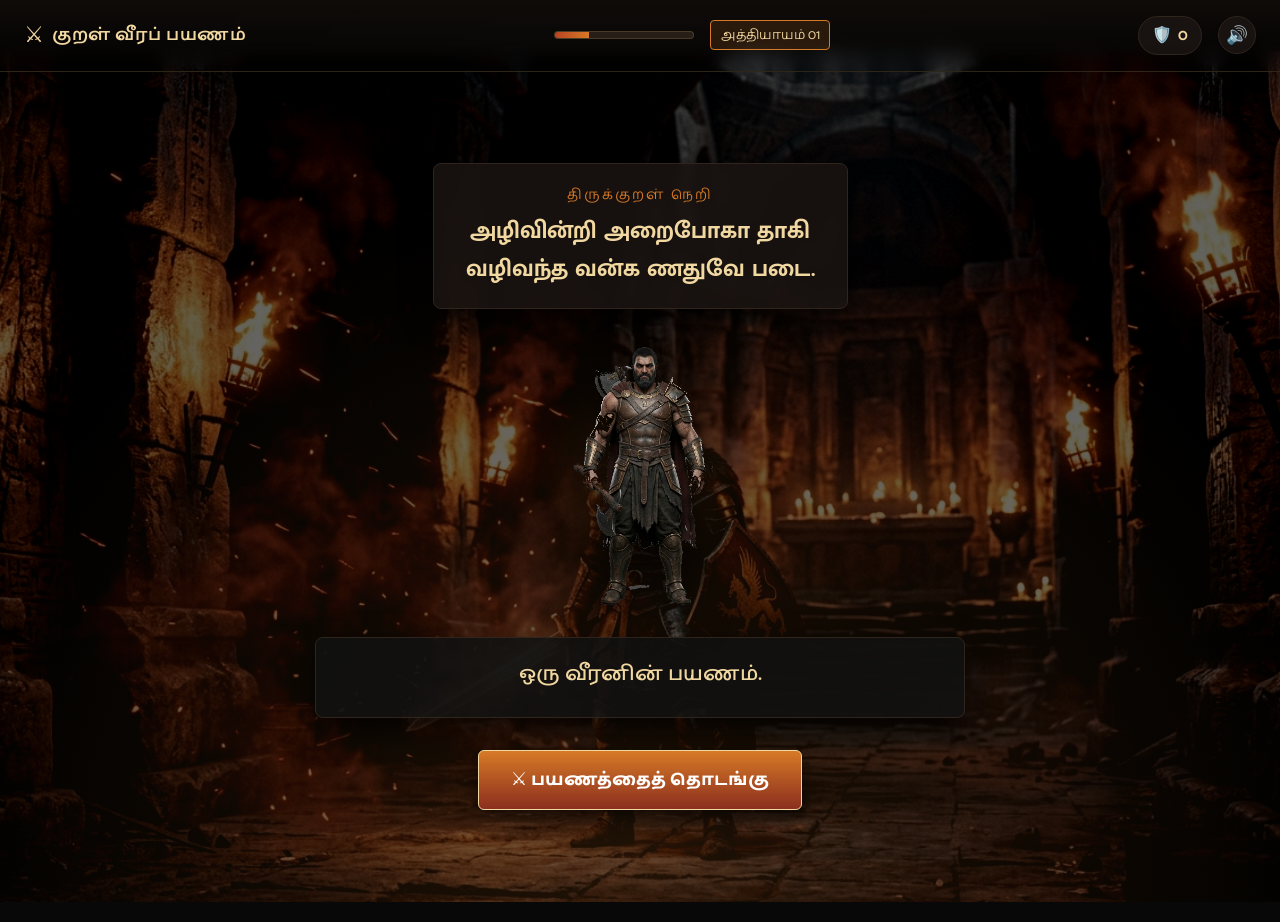
==== commit 2a1d564d: "feat(journey): implement 4 cinematic scenes, scene manager and sound engine" ====
--- a/index.html
+++ b/index.html
@@ -1,5 +1,6 @@
 <!DOCTYPE html>
 <html lang="ta">
+
 <head>
   <meta charset="UTF-8">
   <meta name="viewport" content="width=device-width, initial-scale=1.0">
@@ -15,18 +16,24 @@
       justify-content: center;
       height: 100vh;
     }
+
     .loading-box {
       text-align: center;
     }
+
     .loading-spinner {
       font-size: 3rem;
       animation: spin 1s linear infinite;
     }
+
     @keyframes spin {
-      100% { transform: rotate(360deg); }
+      100% {
+        transform: rotate(360deg);
+      }
     }
   </style>
 </head>
+
 <body>
   <div class="loading-box">
     <div class="loading-spinner">⚔️</div>
@@ -43,7 +50,7 @@
         if (parsed && parsed.currentModule) {
           currentModule = parsed.currentModule;
         }
-      } catch (e) {}
+      } catch (e) { }
     }
 
     // Redirect to active module index.html
@@ -56,4 +63,5 @@
     }
   </script>
 </body>
-</html>
+
+</html>
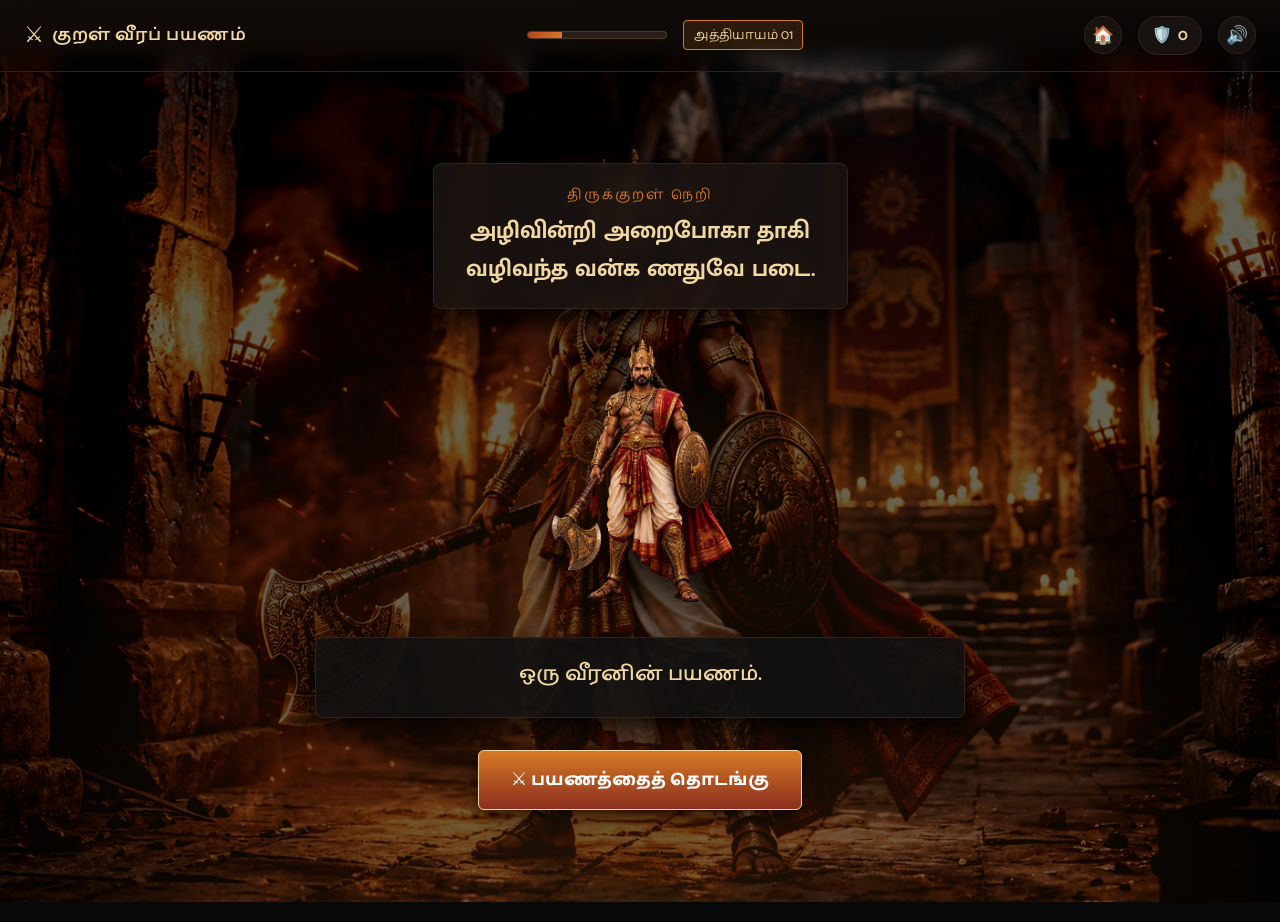
==== commit c90a2c71: "feat(netlify): add Netlify deployment config & enhance responsive UI across all devices" ====
--- a/index.html
+++ b/index.html
@@ -4,44 +4,185 @@
 <head>
   <meta charset="UTF-8">
   <meta name="viewport" content="width=device-width, initial-scale=1.0">
-  <title>குறள் வீரப் பயணம் — Router</title>
+  <title>குறள் வீரப் பயணம் — Thirukkural Cinematic Quest</title>
+  <meta name="description" content="திருக்குறள் நெறியை அடிப்படையாகக் கொண்ட காவியப் போர்க்கள அனுபவம். interactive Thirukkural gamified web experience.">
+  <meta name="theme-color" content="#080808">
+
+  <!-- Google Fonts -->
+  <link rel="preconnect" href="https://fonts.googleapis.com">
+  <link rel="preconnect" href="https://fonts.gstatic.com" crossorigin>
+  <link href="https://fonts.googleapis.com/css2?family=Catamaran:wght@400;600;700;800;900&family=Mukta+Malar:wght@400;600;700;800&display=swap" rel="stylesheet">
+
   <style>
+    :root {
+      --bg-dark: #080808;
+      --gold-bright: #F1D7A0;
+      --gold-accent: #D6B36A;
+      --orange-ember: #D77A27;
+      --red-bright: #B84320;
+      --stone-border: #30251D;
+    }
+
+    * {
+      box-sizing: border-box;
+      margin: 0;
+      padding: 0;
+    }
+
     body {
       margin: 0;
-      background: #080808;
-      color: #F1D7A0;
-      font-family: 'Catamaran', sans-serif;
+      background: radial-gradient(circle at center, #1a120c 0%, #080808 80%);
+      color: var(--gold-bright);
+      font-family: 'Catamaran', 'Mukta Malar', sans-serif;
       display: flex;
       align-items: center;
       justify-content: center;
-      height: 100vh;
-    }
-
-    .loading-box {
+      min-height: 100vh;
+      min-height: 100svh;
+      padding: 1.5rem;
+      overflow-x: hidden;
+    }
+
+    .portal-card {
+      background: rgba(17, 17, 17, 0.92);
+      border: 2px solid var(--stone-border);
+      border-radius: 20px;
+      padding: 2.5rem 2rem;
       text-align: center;
-    }
-
-    .loading-spinner {
-      font-size: 3rem;
-      animation: spin 1s linear infinite;
-    }
-
-    @keyframes spin {
-      100% {
-        transform: rotate(360deg);
+      max-width: 520px;
+      width: 100%;
+      box-shadow: 0 20px 60px rgba(0, 0, 0, 0.9), 0 0 30px rgba(215, 122, 39, 0.2);
+      backdrop-filter: blur(12px);
+      animation: cardPulse 3s infinite alternate;
+    }
+
+    @keyframes cardPulse {
+      0% { box-shadow: 0 20px 60px rgba(0, 0, 0, 0.9), 0 0 20px rgba(215, 122, 39, 0.15); }
+      100% { box-shadow: 0 20px 60px rgba(0, 0, 0, 0.9), 0 0 40px rgba(215, 122, 39, 0.4); }
+    }
+
+    .portal-icon {
+      font-size: 3.5rem;
+      margin-bottom: 0.8rem;
+      display: inline-block;
+      animation: iconSpin 4s ease-in-out infinite alternate;
+      filter: drop-shadow(0 0 15px var(--orange-ember));
+    }
+
+    @keyframes iconSpin {
+      0% { transform: scale(1) rotate(-5deg); }
+      100% { transform: scale(1.1) rotate(5deg); }
+    }
+
+    .portal-title {
+      font-size: clamp(1.6rem, 5vw, 2.2rem);
+      font-weight: 900;
+      color: var(--gold-bright);
+      text-shadow: 0 0 15px var(--orange-ember);
+      margin-bottom: 0.5rem;
+    }
+
+    .portal-subtitle {
+      font-size: 1.05rem;
+      color: var(--gold-accent);
+      margin-bottom: 1.8rem;
+    }
+
+    .loading-bar-track {
+      width: 100%;
+      height: 8px;
+      background: rgba(48, 37, 29, 0.8);
+      border-radius: 4px;
+      overflow: hidden;
+      border: 1px solid var(--stone-border);
+      margin-bottom: 1.8rem;
+    }
+
+    .loading-bar-fill {
+      height: 100%;
+      width: 0%;
+      background: linear-gradient(90deg, var(--red-bright), var(--orange-ember), var(--gold-accent));
+      animation: fillBar 1.2s ease-in-out forwards;
+    }
+
+    @keyframes fillBar {
+      0% { width: 0%; }
+      100% { width: 100%; }
+    }
+
+    .module-shortcuts {
+      display: flex;
+      flex-direction: column;
+      gap: 0.8rem;
+      width: 100%;
+    }
+
+    .module-btn {
+      display: flex;
+      align-items: center;
+      justify-content: space-between;
+      background: linear-gradient(135deg, rgba(30, 22, 17, 0.9) 0%, rgba(17, 17, 17, 0.9) 100%);
+      border: 1px solid var(--stone-border);
+      border-radius: 12px;
+      padding: 0.9rem 1.4rem;
+      color: var(--gold-bright);
+      text-decoration: none;
+      font-weight: 800;
+      font-size: 1.1rem;
+      transition: all 220ms ease;
+    }
+
+    .module-btn:hover {
+      border-color: var(--gold-accent);
+      transform: translateY(-2px);
+      box-shadow: 0 6px 20px rgba(215, 122, 39, 0.3);
+      background: linear-gradient(135deg, rgba(90, 58, 37, 0.9) 0%, rgba(30, 22, 17, 0.9) 100%);
+    }
+
+    .badge-icon {
+      font-size: 1.3rem;
+    }
+
+    @media (max-width: 480px) {
+      .portal-card {
+        padding: 1.8rem 1.2rem;
+      }
+      .module-btn {
+        padding: 0.8rem 1rem;
+        font-size: 1rem;
       }
     }
   </style>
 </head>
 
 <body>
-  <div class="loading-box">
-    <div class="loading-spinner">⚔️</div>
-    <h2>குறள் வீரப் பயணம் ஏற்றப்படுகிறது...</h2>
+  <div class="portal-card">
+    <div class="portal-icon">⚔️</div>
+    <h1 class="portal-title">குறள் வீரப் பயணம்</h1>
+    <p class="portal-subtitle">காவியத் திருக்குறள் போர்க்கள அனுபவம்</p>
+
+    <div class="loading-bar-track">
+      <div class="loading-bar-fill"></div>
+    </div>
+
+    <div class="module-shortcuts">
+      <a href="modules/01-journey/index.html" class="module-btn" id="link-journey">
+        <span>⚔️ அத்தியாயம் 01: பயணம்</span>
+        <span class="badge-icon">➔</span>
+      </a>
+      <a href="modules/02-battle/index.html" class="module-btn" id="link-battle">
+        <span>🛡️ அத்தியாயம் 02: போர்</span>
+        <span class="badge-icon">➔</span>
+      </a>
+      <a href="modules/03-wisdom/index.html" class="module-btn" id="link-wisdom">
+        <span>✨ அத்தியாயம் 03: ஞானம்</span>
+        <span class="badge-icon">➔</span>
+      </a>
+    </div>
   </div>
 
   <script>
-    // Shared State Router
+    // Shared State Router with instant smooth redirect
     const stateStr = localStorage.getItem('kuralQuest.state');
     let currentModule = 'journey';
     if (stateStr) {
@@ -53,14 +194,15 @@
       } catch (e) { }
     }
 
-    // Redirect to active module index.html
-    if (currentModule === 'battle') {
-      window.location.href = 'modules/02-battle/index.html';
-    } else if (currentModule === 'wisdom') {
-      window.location.href = 'modules/03-wisdom/index.html';
-    } else {
-      window.location.href = 'modules/01-journey/index.html';
-    }
+    setTimeout(() => {
+      if (currentModule === 'battle') {
+        window.location.href = 'modules/02-battle/index.html';
+      } else if (currentModule === 'wisdom') {
+        window.location.href = 'modules/03-wisdom/index.html';
+      } else {
+        window.location.href = 'modules/01-journey/index.html';
+      }
+    }, 800);
   </script>
 </body>
 
